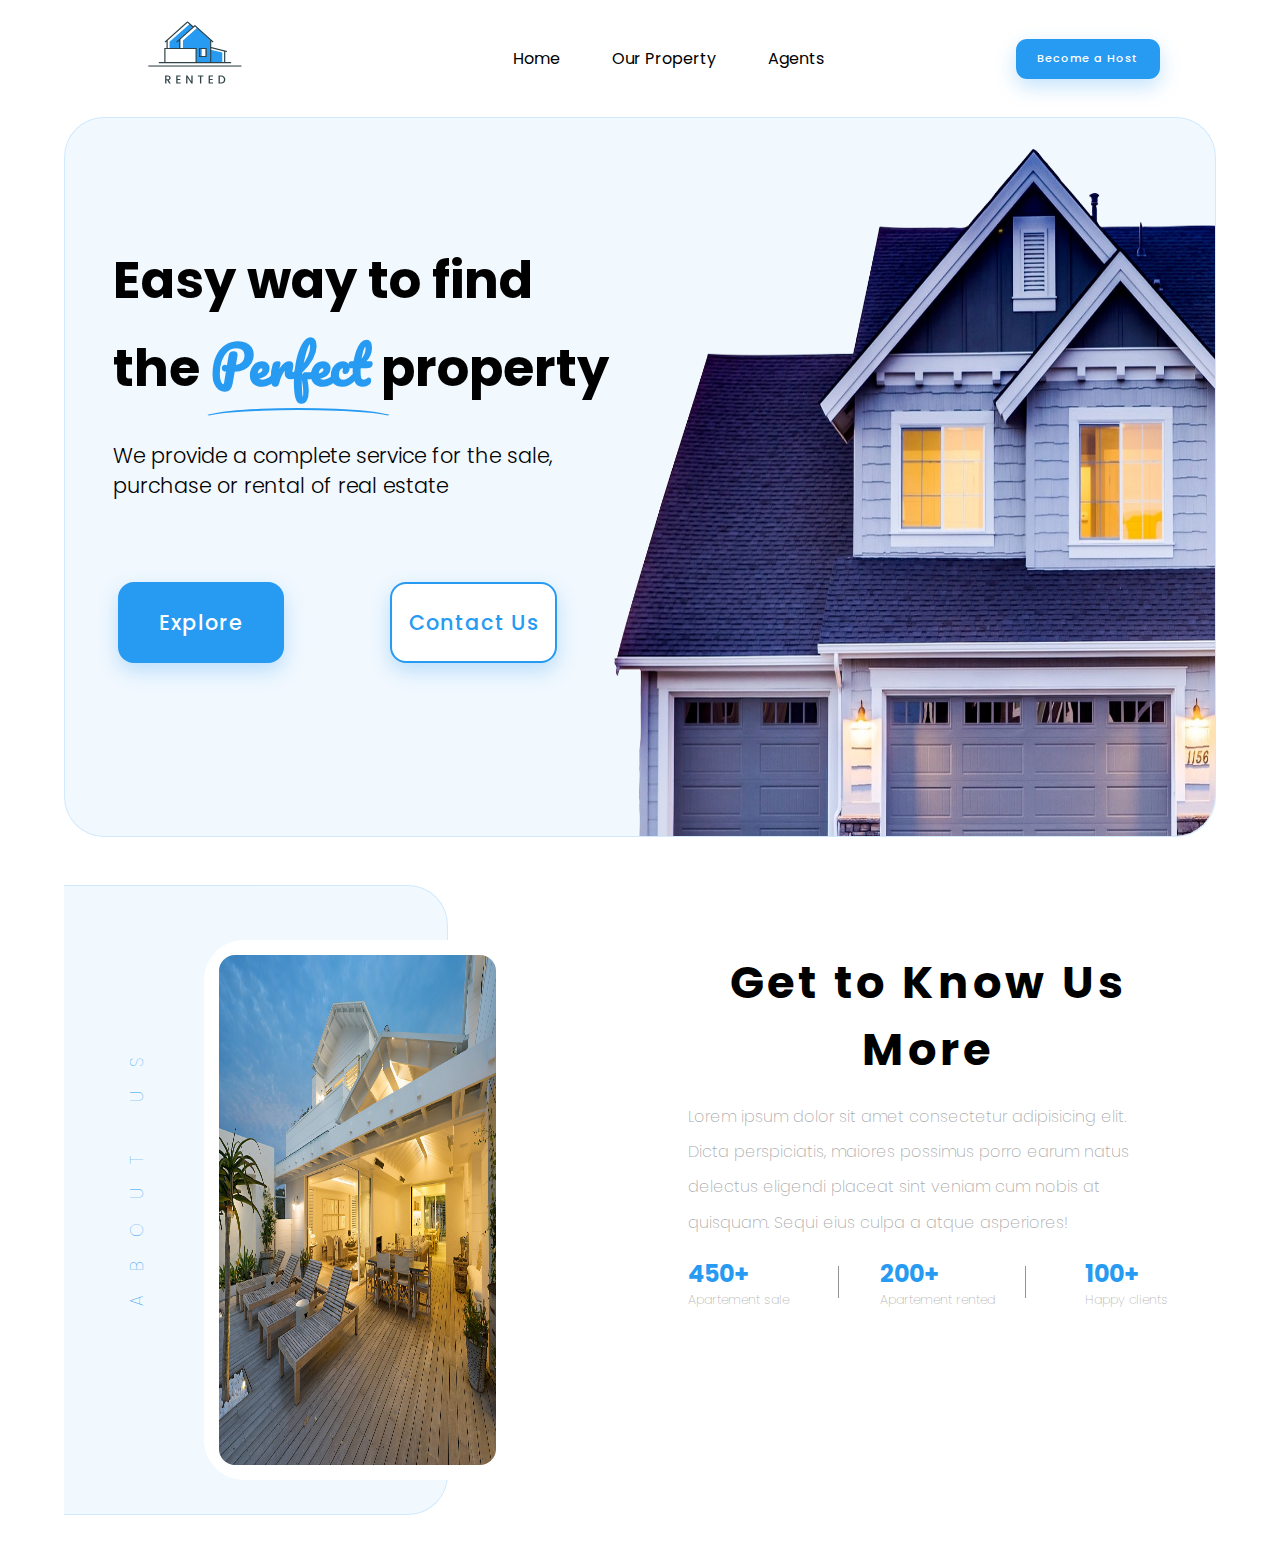
==== index.html @ 4f04c1a1 "changes" ====
<html lang="en">
  <head>
    <meta charset="UTF-8" />
    <meta http-equiv="X-UA-Compatible" content="IE=edge" />
    <meta name="viewport" content="width=device-width, initial-scale=1.0" />
    <title>home page</title>
    <link rel="stylesheet" href="style.css" />
  </head>
  <body>
    <!-- ?navbar start -->
    <div class="nav">
      <div class="nav_logo">
        <img src="assets/Rented-logo-svg.svg" alt="" />
      </div>
      <div class="nav_list">
        <ul>
          <li>Home</li>
          <li>Our Property</li>
          <li>Agents</li>
        </ul>
      </div>
      <div class="nav_auth">Become a Host</div>
    </div>
    <!-- !navbar end -->
    <!-- ?home page start -->
    <div class="home">
      <div class="home_content">
        <h1>
          Easy way to find <br />
          the <span>Perfect</span> property
        </h1>
        <p>
          We provide a complete service for the sale, <br />
          purchase or rental of real estate
        </p>
        <div class="home_btns">
          <div class="home_btn_explore">Explore</div>
          <div class="home_btn_contact">Contact Us</div>
        </div>
      </div>
      <div class="home_img">
        <img src="assets/house.png" alt="" />
      </div>
    </div>
    <!-- !home page end -->

    <!-- ?about us start -->
    <div class="about">
      <div class="about_sec1">
        <p>ABOUT US</p>
        <div class="about_img">
          <img src="assets/house3.jpeg" alt="" />
        </div>
      </div>
      <div class="about_sec2">
        <div class="about_title">Get to Know Us More</div>
        <div class="about_desc">
          Lorem ipsum dolor sit amet consectetur adipisicing elit. Dicta
          perspiciatis, maiores possimus porro earum natus delectus eligendi
          placeat sint veniam cum nobis at quisquam. Sequi eius culpa a atque
          asperiores!
        </div>
        <div class="about_stat">
          <div class="stat">
            <p>450+</p>
            <p>Apartement sale</p>
          </div>
          <div class="stat">
            <p>200+</p>
            <p>Apartement rented</p>
          </div>
          <div class="stat">
            <p>100+</p>
            <p>Happy clients</p>
          </div>
        </div>
      </div>
    </div>
    <!-- !about us end -->

    <!-- ?footer start -->
    <!-- !footer end -->
  </body>
</html>
---- style.css ----
@import url("https://fonts.googleapis.com/css2?family=Pacifico&family=Poppins:wght@300;400;500;600;700;800&display=swap");
:root {
  --main-color: #279af1;
  --accent-color: #2799f111;
  --radius: 2.5rem;
  --radius-btn: 1rem;
  --radius-btn-sm: 0.7rem;
}
*,
body,
html {
  margin: 0;
  padding: 0;
  box-sizing: border-box;
  font-family: "Poppins", sans-serif;
}
/* ?nav start */
.nav {
  height: 13vh;
  width: 89vw;
  margin: auto;
  padding-right: 50px;
  display: flex;
  justify-content: space-between;
  align-items: center;
}
.nav .nav_logo {
  height: 250px;
  /* width: 200px; */
  /* background-color:rgba(0, 187, 255, 0.523) ; */
}
.nav .nav_logo img {
  height: 100%;
  width: 100%;
}
.nav .nav_list ul li {
  cursor: pointer;
  display: inline;
  padding: 0 1.5rem;
  position: relative;
}
.nav .nav_list ul li:before {
  content: "";
  background-color: var(--main-color);
  position: absolute;
  bottom: -10px;
  left: 1.5rem;
  right: 0;
  height: 3px;
  width: 0;
  transition: 1s;
}
.nav .nav_list ul li:hover:before {
  width: 60%;
}
.nav .nav_auth {
  height: 2.5rem;
  width: 9rem;
  background-color: var(--main-color);
  border-radius: var(--radius-btn-sm);
  cursor: pointer;
  display: flex;
  align-items: center;
  justify-content: center;
  font-size: 0.7rem;
  letter-spacing: 1px;
  color: #fff;
  font-weight: 500;
  box-shadow: #2799f144 0px 8px 20px;
}

/* !nav end */

/* ?home start */
.home {
  background-color: var(--accent-color);
  height: 80vh;
  width: 90vw;
  margin: 0 auto;
  border-radius: var(--radius);
  display: flex;
  align-items: center;
  border: 0.1px solid #2799f128;
}
.home .home_img {
  width: 50vw;
}
.home .home_content {
  width: 45vw;
}
.home .home_img img {
  width: 100%;
  height: 100%;
  border-bottom-right-radius: 2.5rem;
}
.home .home_content h1 {
  font-weight: 700;
  padding-bottom: 2rem;
  padding-left: 3rem;
  font-size: 3.2rem;
}
.home .home_content h1 span {
  color: var(--main-color);
  position: relative;
  font-family: "Pacifico", cursive;
}
.home .home_content h1 span:after {
  content: "";
  position: absolute;
  bottom: -20px;
  left: -10px;
  height: 17px;
  width: 120%;
  border: solid 2px var(--main-color);
  border-color: var(--main-color) transparent transparent transparent;
  border-radius: 50%;
}

.home .home_content p {
  font-weight: 300;
  font-size: 1.3rem;
  padding-left: 3rem;
  padding-bottom: 2rem;
  line-height: 30px;
}
.home .home_content .home_btns {
  height: 20vh;
  display: flex;
  align-items: center;
  justify-content: space-around;
}
.home .home_content .home_btns .home_btn_explore,
.home .home_content .home_btns .home_btn_contact {
  height: 9vh;
  width: 13vw;
  background-color: var(--main-color);
  border-radius: var(--radius-btn);
  cursor: pointer;
  display: flex;
  align-items: center;
  justify-content: center;
  font-size: 1.3rem;
  letter-spacing: 1px;
  color: #fff;
  font-weight: 500;
  box-shadow: #2799f144 0px 8px 20px;
}
.home .home_content .home_btns .home_btn_contact {
  background-color: #fff;
  border: 2px solid var(--main-color);
  color: var(--main-color);
}
/* !home end */

/* ?about start */
.about {
  display: flex;
  height: 70vh;
  width: 90vw;
  margin: 3rem auto;
  justify-content: space-between;
  /* gap: 3rem; */
}
.about .about_sec1 {
  width: 30vw;
  background-color: var(--accent-color);
  position: relative;
  border-top-right-radius: var(--radius);
  border-bottom-right-radius: var(--radius);
  border: 0.1px solid #2799f128;

  border-left: none;
}
.about .about_sec1 .about_img {
  height: 60vh;
  width: 24vw;
  position: absolute;
  right: -5vw;
  top: 6vh;
  border: 15px solid #fff;
  border-radius: var(--radius);
}
.about .about_sec1 .about_img img {
  height: 100%;
  width: 100%;
  border-radius: var(--radius-btn);
}
.about .about_sec1 p {
  font-size: 1.1rem;
  letter-spacing: 1.5rem;
  font-weight: 100;
  transform: rotate(-90deg);
  position: absolute;
  top: 30vh;
  left: -4rem;
  color: var(--main-color);
}
.about .about_sec2 {
  width: 45vw;
  padding: 4rem 2rem;
}
.about .about_sec2 .about_title {
  font-size: 2.8rem;
  font-weight: 700;
  text-align: center;
  margin-bottom: 1rem;
  letter-spacing: 4px;
}
.about .about_sec2 .about_desc {
  font-size: 1rem;
  font-weight: 200;
  line-height: 2.2rem;
  padding: 0 1rem;
  color: rgba(128, 128, 128, 0.68);
}
.about .about_sec2 .about_stat {
  display: flex;
  justify-content: space-between;
  padding: 1rem;
}
.about .about_sec2 .about_stat .stat p:first-child {
  color: var(--main-color);
  font-size: 1.5rem;
  font-weight: 700;
}
.about .about_sec2 .about_stat .stat p:last-child {
  color: rgba(128, 128, 128, 0.584);
  font-size: 0.8rem;
  font-weight: 200;
}
.about .about_sec2 .about_stat .stat {
  position: relative;
}
.about .about_sec2 .about_stat .stat:first-child:after,
.about .about_sec2 .about_stat .stat:last-child:after {
  content: "";
  height: 60%;
  width: 1px;
  position: absolute;
  right: -50px;
  top: 10px;
  background-color: rgba(0, 0, 0, 0.425);
}
.about .about_sec2 .about_stat .stat:last-child:after {
  left: -60px;
}

/* !about end */

/* ?footer start */

/* !footer end */
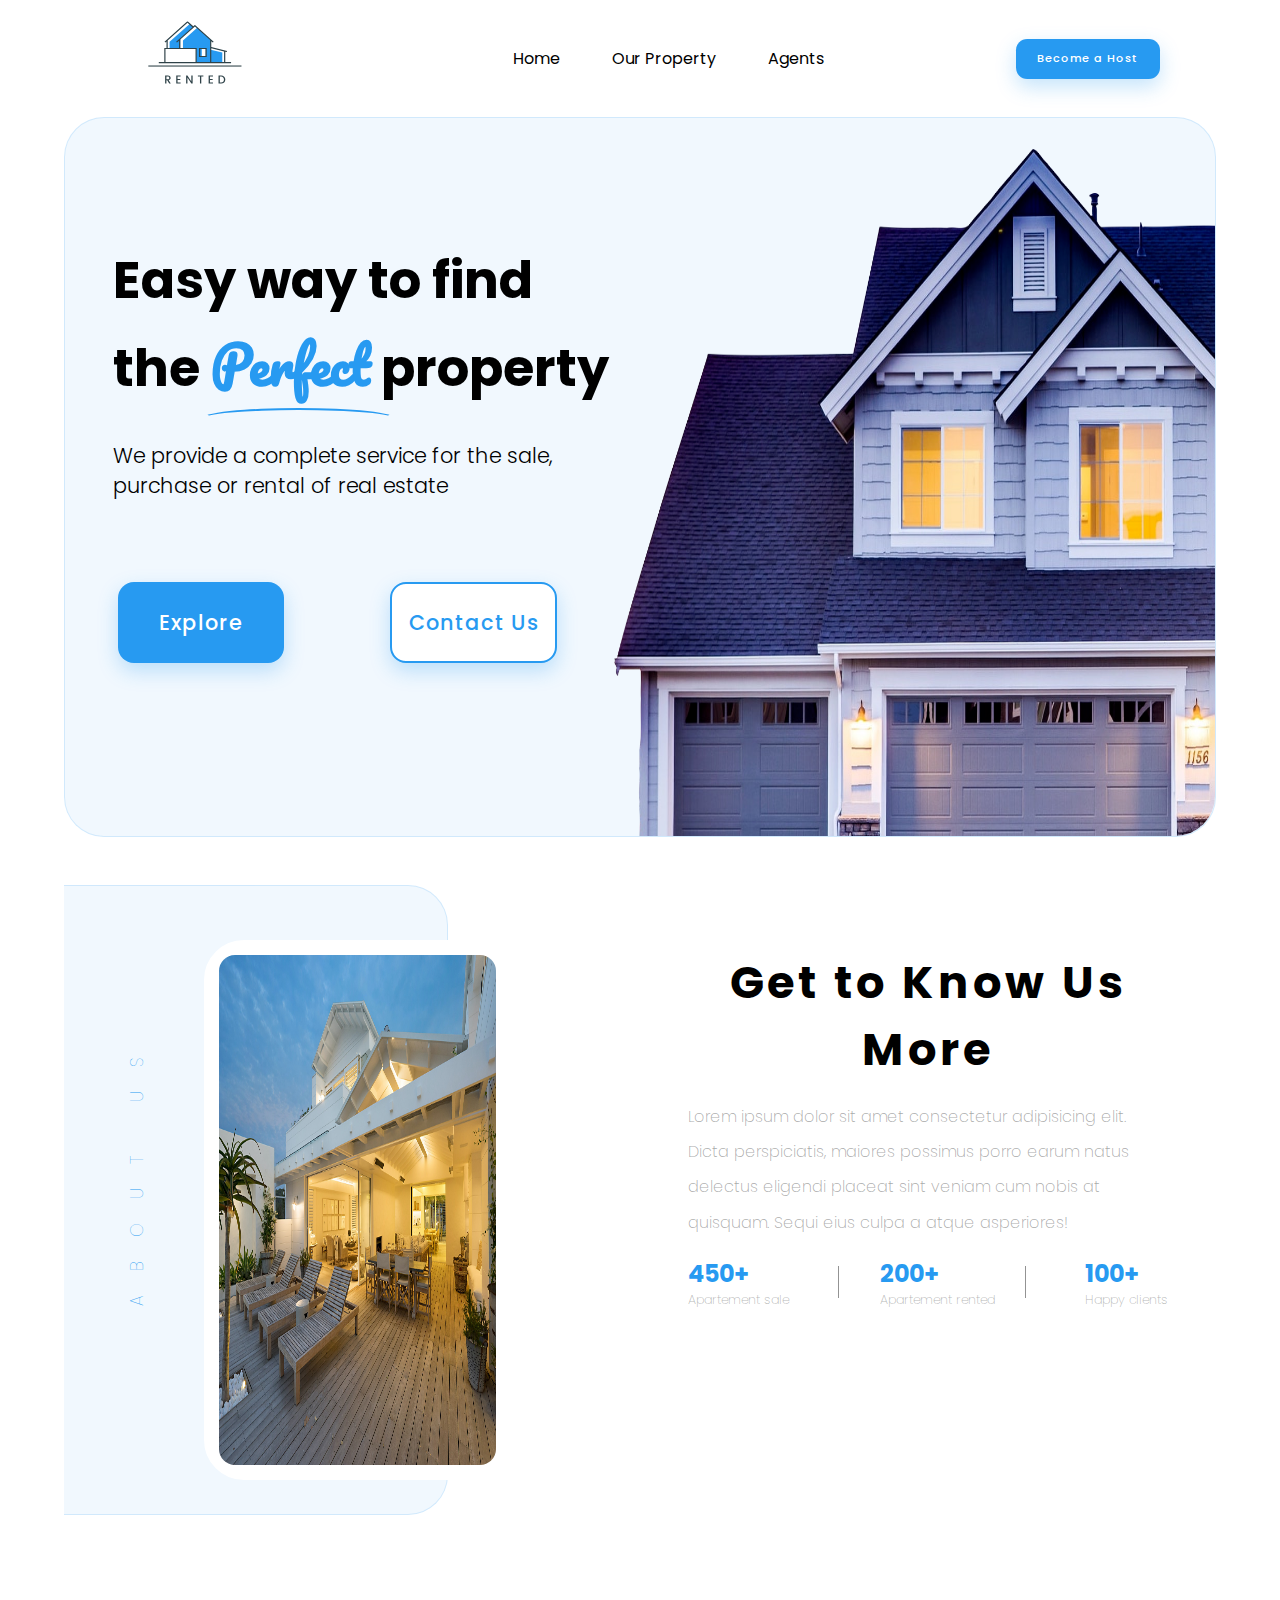
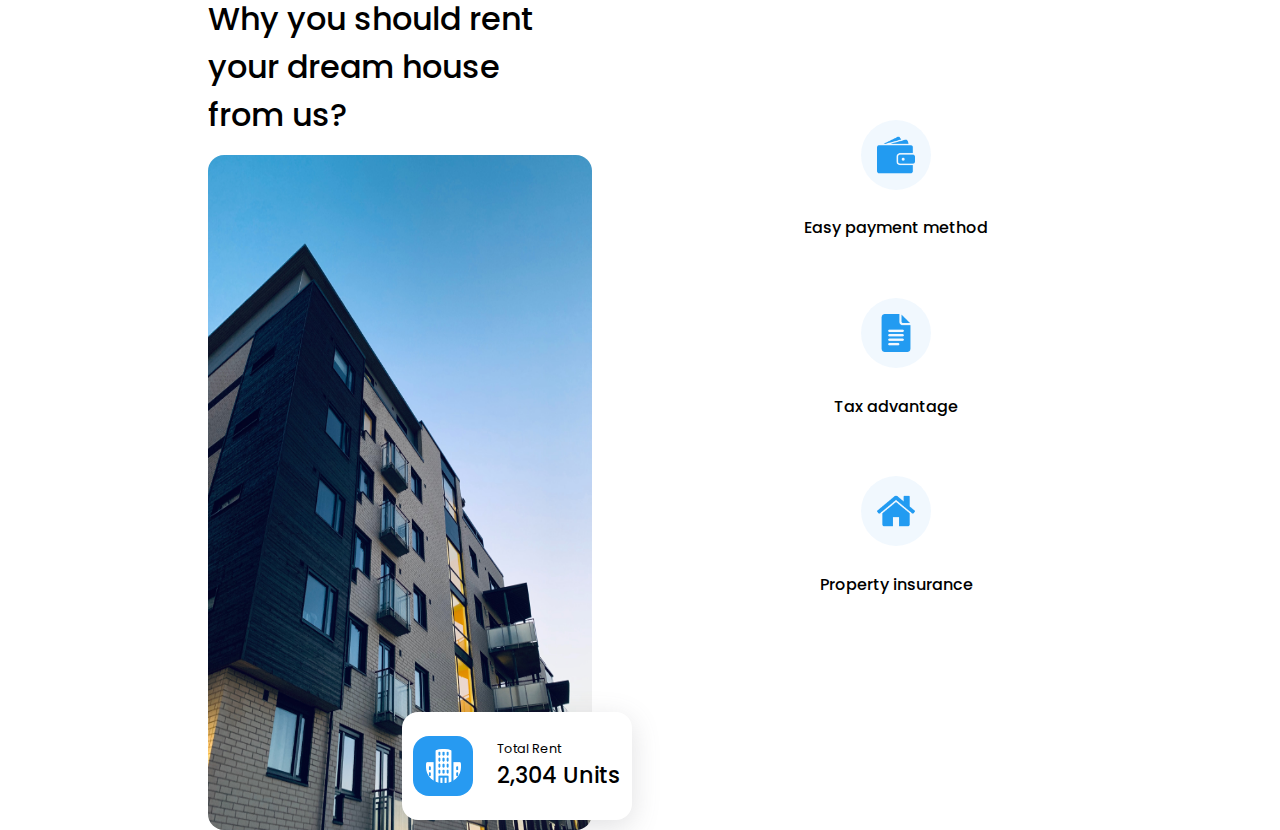
==== commit 82d16a8b: "changes" ====
--- a/index.html
+++ b/index.html
@@ -77,7 +77,45 @@
       </div>
     </div>
     <!-- !about us end -->
-
+    <!-- ?choose us start -->
+    <div class="choose">
+      <div class="choose_left">
+        <p>Why you should rent your dream house from us?</p>
+        <div class="choose_img">
+          <div class="units_container">
+            <div class="units_img">
+              <img src="assets/condo.png" alt="" />
+            </div>
+            <div class="units_text">
+              <div class="units_desc">Total Rent</div>
+              <div class="units_title">2,304 Units</div>
+            </div>
+          </div>
+          <img src="assets/apartement.jpeg" alt="" />
+        </div>
+      </div>
+      <div class="choose_right">
+        <div class="container">
+          <div class="container_img">
+            <img src="assets/wallet.png" alt="" />
+          </div>
+          <div class="container_title">Easy payment method</div>
+        </div>
+        <div class="container">
+          <div class="container_img">
+            <img src="assets/docs.png" alt="" />
+          </div>
+          <div class="container_title">Tax advantage</div>
+        </div>
+        <div class="container">
+          <div class="container_img">
+            <img src="assets/home.png" alt="" />
+          </div>
+          <div class="container_title">Property insurance</div>
+        </div>
+      </div>
+    </div>
+    <!-- !choose us end -->
     <!-- ?footer start -->
     <!-- !footer end -->
   </body>
--- a/style.css
+++ b/style.css
@@ -5,6 +5,7 @@
   --radius: 2.5rem;
   --radius-btn: 1rem;
   --radius-btn-sm: 0.7rem;
+  --shadow : #2799f144 0px 8px 20px ;
 }
 *,
 body,
@@ -26,8 +27,6 @@
 }
 .nav .nav_logo {
   height: 250px;
-  /* width: 200px; */
-  /* background-color:rgba(0, 187, 255, 0.523) ; */
 }
 .nav .nav_logo img {
   height: 100%;
@@ -36,7 +35,7 @@
 .nav .nav_list ul li {
   cursor: pointer;
   display: inline;
-  padding: 0 1.5rem;
+  margin: 0 1.5rem;
   position: relative;
 }
 .nav .nav_list ul li:before {
@@ -44,14 +43,14 @@
   background-color: var(--main-color);
   position: absolute;
   bottom: -10px;
-  left: 1.5rem;
+  left: 0;
   right: 0;
   height: 3px;
   width: 0;
   transition: 1s;
 }
 .nav .nav_list ul li:hover:before {
-  width: 60%;
+  width: 100%;
 }
 .nav .nav_auth {
   height: 2.5rem;
@@ -66,7 +65,7 @@
   letter-spacing: 1px;
   color: #fff;
   font-weight: 500;
-  box-shadow: #2799f144 0px 8px 20px;
+  box-shadow: var(--shadow);
 }
 
 /* !nav end */
@@ -159,7 +158,6 @@
   width: 90vw;
   margin: 3rem auto;
   justify-content: space-between;
-  /* gap: 3rem; */
 }
 .about .about_sec1 {
   width: 30vw;
@@ -244,9 +242,118 @@
 .about .about_sec2 .about_stat .stat:last-child:after {
   left: -60px;
 }
-
 /* !about end */
 
+/* ?choose us start  */
+.choose {
+  display: flex;
+  height: 90vh;
+  width: 80vw;
+  margin: 3rem auto;
+  justify-content: space-between;
+  
+}
+.choose_left {
+  width: 45vw;
+  padding: 1rem 2rem;
+  
+}
+.choose .choose_left p {
+  font-size: 2rem;
+  font-weight: 500;
+  margin: 1rem 3rem;
+
+}
+.choose_left .choose_img {
+  height: 75vh;
+  width: 30vw;
+  margin-left: 3rem;
+  position: relative;
+}
+.choose_left .choose_img img {
+  height: 100%;
+  width: 100%;
+  border-radius: var(--radius-btn);
+}
+.choose_img .units_container {
+  position: absolute;
+  background-color: #fff ;
+  height: 12vh;
+  width: 18vw;
+  z-index: 222;
+  bottom: 10px;
+  right: -40px;
+  display: flex;
+  align-items: center;
+  justify-content: center;
+  border-radius: 1rem;
+  box-shadow: rgba(100, 100, 111, 0.2) 0px 7px 29px 0px;
+
+
+}
+.units_container .units_text .units_desc{
+  font-size: .8rem;
+
+  
+}
+.units_container .units_text .units_title {
+  font-size: 1.4em;
+  font-weight: 500;
+
+  
+}
+.choose_img .units_container .units_img {
+  height: 60px;
+  width: 60px;
+  padding: .8rem;
+  background-color: var(--main-color);
+  display: flex;
+  justify-content: center;
+  align-items: center;
+  border-radius: 1rem ;
+  margin-right: 1.5rem;
+
+}
+
+.choose_right {
+  width: 45vw;
+  padding: 9rem 2rem;
+  display: flex;
+  flex-direction: column;
+  justify-content: space-between;
+
+
+}
+.choose_right .container {
+  margin-bottom: 2rem;
+  display: flex;
+  flex-direction: column;
+  align-items: center;
+}
+.choose_right .container .container_img{
+  height: 70px;
+  width: 70px;
+  margin: .8rem;
+  padding: 1rem;
+  background-color: var(--accent-color);
+  display: flex;
+  justify-content: center;
+  align-items: center;
+  border-radius: 50%;
+}
+.choose_right .container .container_img img {
+  height: 100%;
+  width: 100%;
+}
+.choose_right .container .container_title {
+  font-size: 1rem;
+  font-weight: 500;
+  margin: .8rem ;
+
+}
+
+/* !choose us end  */
+
 /* ?footer start */
 
 /* !footer end */
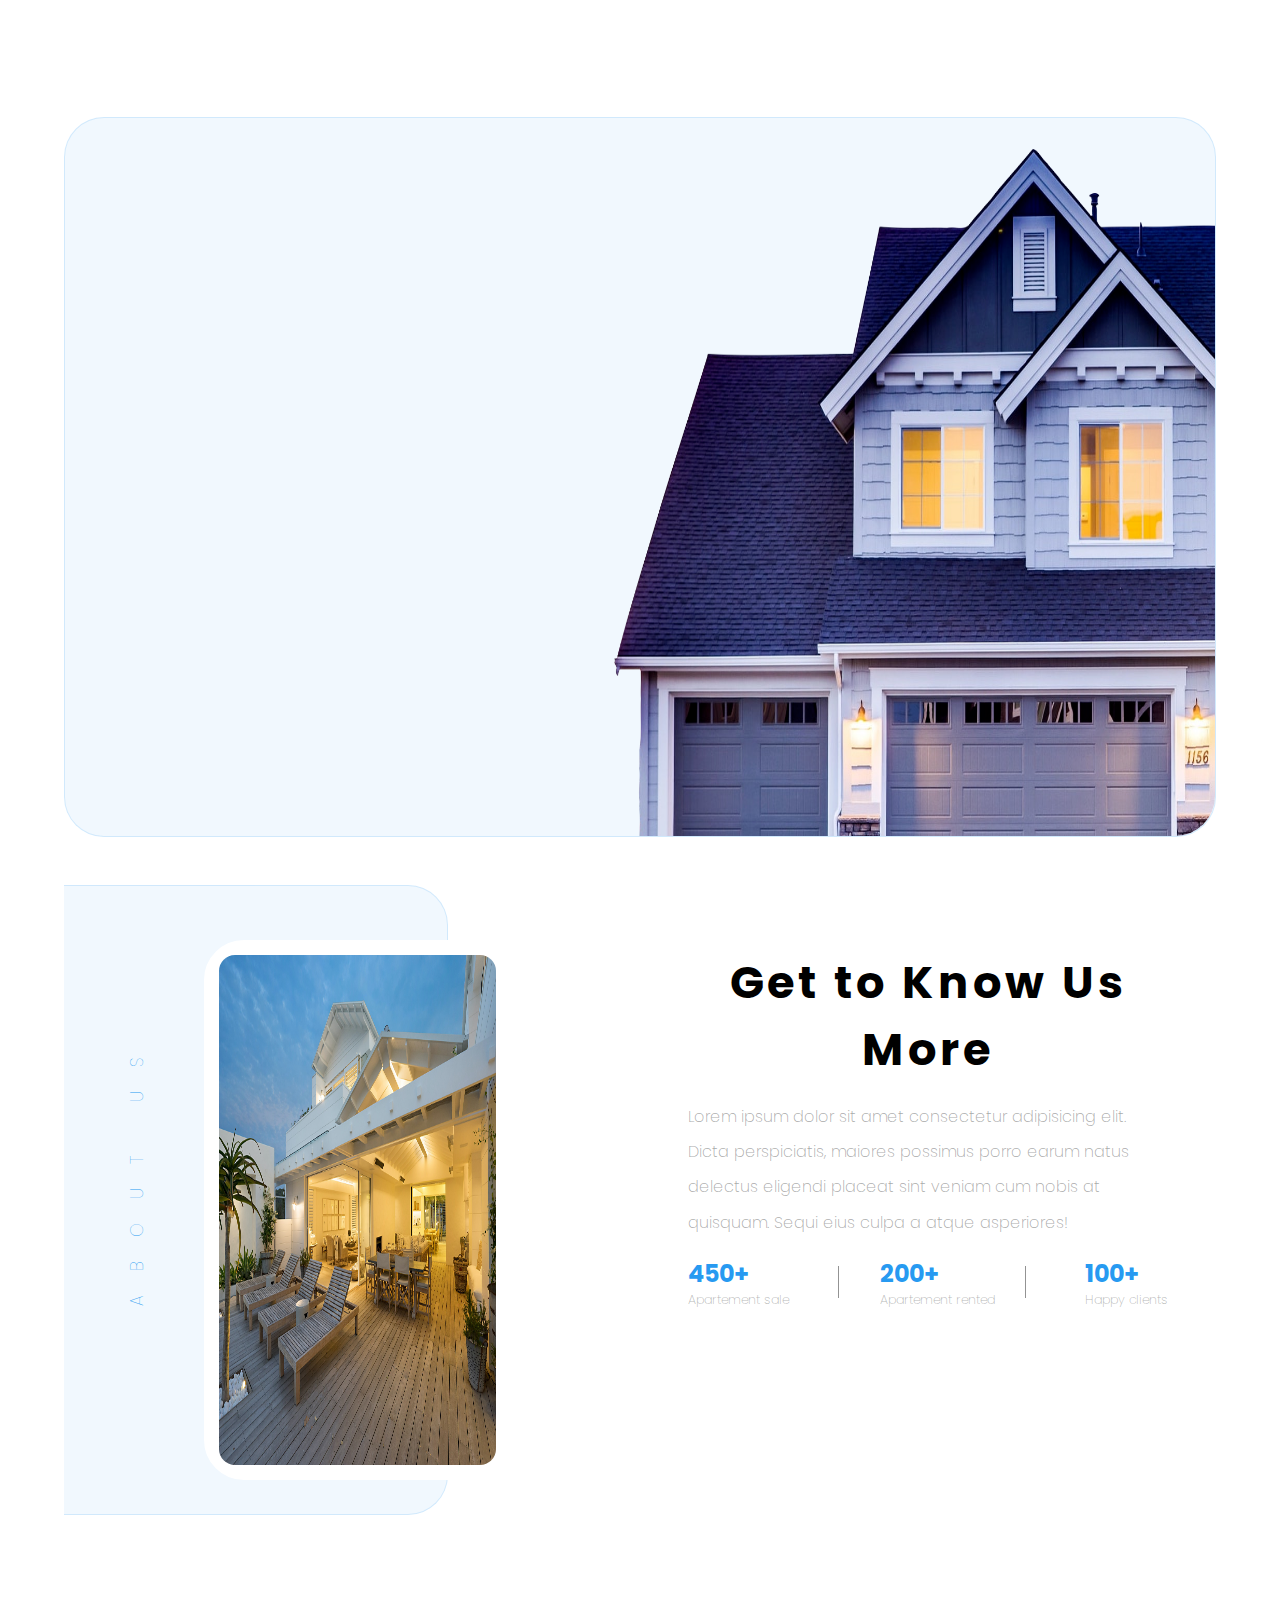
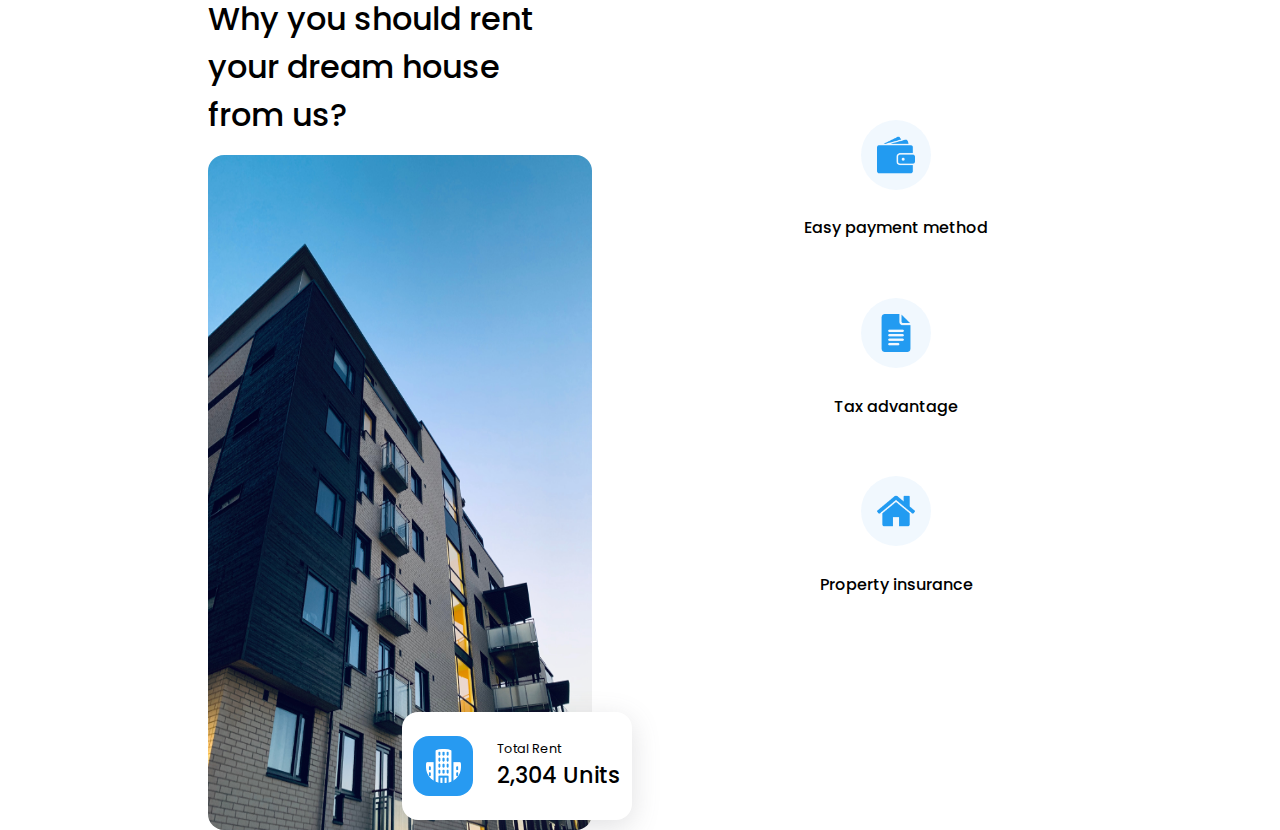
==== commit e92ca5d6: "changes" ====
--- a/index.html
+++ b/index.html
@@ -25,6 +25,7 @@
     <!-- ?home page start -->
     <div class="home">
       <div class="home_content">
+        <span class="block"></span>
         <h1>
           Easy way to find <br />
           the <span>Perfect</span> property
--- a/style.css
+++ b/style.css
@@ -5,7 +5,7 @@
   --radius: 2.5rem;
   --radius-btn: 1rem;
   --radius-btn-sm: 0.7rem;
-  --shadow : #2799f144 0px 8px 20px ;
+  --shadow: #2799f144 0px 8px 20px;
 }
 *,
 body,
@@ -27,6 +27,11 @@
 }
 .nav .nav_logo {
   height: 250px;
+  -webkit-animation: mainFadeIn 2s forwards;
+  -o-animation: mainFadeIn 2s forwards;
+  animation: mainFadeIn 2s forwards;
+  animation-delay: 1.4s;
+  opacity: 0;
 }
 .nav .nav_logo img {
   height: 100%;
@@ -37,6 +42,11 @@
   display: inline;
   margin: 0 1.5rem;
   position: relative;
+  -webkit-animation: mainFadeIn 2s forwards;
+  -o-animation: mainFadeIn 2s forwards;
+  animation: mainFadeIn 2s forwards;
+  animation-delay: 1.6s;
+  opacity: 0;
 }
 .nav .nav_list ul li:before {
   content: "";
@@ -66,8 +76,17 @@
   color: #fff;
   font-weight: 500;
   box-shadow: var(--shadow);
-}
-
+  -webkit-animation: mainFadeIn 2s forwards;
+  -o-animation: mainFadeIn 2s forwards;
+  animation: mainFadeIn 2s forwards;
+  animation-delay: 1.8s;
+  opacity: 0;
+  transition: .5s;
+}
+.nav  .nav_auth:hover {
+  letter-spacing: 1.5px;
+  transform: scale(1.1);
+}
 /* !nav end */
 
 /* ?home start */
@@ -86,6 +105,7 @@
 }
 .home .home_content {
   width: 45vw;
+  position: relative;
 }
 .home .home_img img {
   width: 100%;
@@ -97,6 +117,45 @@
   padding-bottom: 2rem;
   padding-left: 3rem;
   font-size: 3.2rem;
+
+  -webkit-animation: mainFadeIn 2s forwards;
+  -o-animation: mainFadeIn 2s forwards;
+  animation: mainFadeIn 2s forwards;
+  animation-delay: 1.4s;
+  opacity: 0;
+}
+@keyframes mainFadeIn {
+  0% {
+    opacity: 0;
+  }
+  100% {
+    opacity: 1;
+  }
+}
+.home .home_content .block {
+  width: 0%;
+  height: 300px;
+  background: var(--main-color);
+  position: absolute;
+  animation: mainBlock 1.8s cubic-bezier(0.74, 0.06, 0.4, 0.92) forwards;
+  display: flex;
+  border-radius: 0.5rem;
+  box-shadow: var(--shadow);
+}
+
+@keyframes mainBlock {
+  0% {
+    width: 0%;
+    left: 1rem;
+  }
+  50% {
+    width: 100%;
+    left: 1rem;
+  }
+  100% {
+    width: 0;
+    left: 100%;
+  }
 }
 .home .home_content h1 span {
   color: var(--main-color);
@@ -121,6 +180,11 @@
   padding-left: 3rem;
   padding-bottom: 2rem;
   line-height: 30px;
+  -webkit-animation: mainFadeIn 2s forwards;
+  -o-animation: mainFadeIn 2s forwards;
+  animation: mainFadeIn 2s forwards;
+  animation-delay: 1.6s;
+  opacity: 0;
 }
 .home .home_content .home_btns {
   height: 20vh;
@@ -142,7 +206,20 @@
   letter-spacing: 1px;
   color: #fff;
   font-weight: 500;
-  box-shadow: #2799f144 0px 8px 20px;
+  box-shadow: #414e5844 0px 8px 20px;
+  transition: .2s;
+
+  -webkit-animation: mainFadeIn 2s forwards;
+  -o-animation: mainFadeIn 2s forwards;
+  animation: mainFadeIn 2s forwards;
+  animation-delay: 1.8s;
+  opacity: 0;
+}
+.home .home_content .home_btns .home_btn_explore:hover,
+.home .home_content .home_btns .home_btn_contact:hover {
+  letter-spacing: 2px;
+  transform: scale(1.1);
+
 }
 .home .home_content .home_btns .home_btn_contact {
   background-color: #fff;
@@ -251,18 +328,15 @@
   width: 80vw;
   margin: 3rem auto;
   justify-content: space-between;
-  
 }
 .choose_left {
   width: 45vw;
   padding: 1rem 2rem;
-  
 }
 .choose .choose_left p {
   font-size: 2rem;
   font-weight: 500;
   margin: 1rem 3rem;
-
 }
 .choose_left .choose_img {
   height: 75vh;
@@ -277,7 +351,7 @@
 }
 .choose_img .units_container {
   position: absolute;
-  background-color: #fff ;
+  background-color: #fff;
   height: 12vh;
   width: 18vw;
   z-index: 222;
@@ -288,31 +362,24 @@
   justify-content: center;
   border-radius: 1rem;
   box-shadow: rgba(100, 100, 111, 0.2) 0px 7px 29px 0px;
-
-
-}
-.units_container .units_text .units_desc{
-  font-size: .8rem;
-
-  
+}
+.units_container .units_text .units_desc {
+  font-size: 0.8rem;
 }
 .units_container .units_text .units_title {
   font-size: 1.4em;
   font-weight: 500;
-
-  
 }
 .choose_img .units_container .units_img {
   height: 60px;
   width: 60px;
-  padding: .8rem;
+  padding: 0.8rem;
   background-color: var(--main-color);
   display: flex;
   justify-content: center;
   align-items: center;
-  border-radius: 1rem ;
+  border-radius: 1rem;
   margin-right: 1.5rem;
-
 }
 
 .choose_right {
@@ -321,8 +388,6 @@
   display: flex;
   flex-direction: column;
   justify-content: space-between;
-
-
 }
 .choose_right .container {
   margin-bottom: 2rem;
@@ -330,10 +395,10 @@
   flex-direction: column;
   align-items: center;
 }
-.choose_right .container .container_img{
+.choose_right .container .container_img {
   height: 70px;
   width: 70px;
-  margin: .8rem;
+  margin: 0.8rem;
   padding: 1rem;
   background-color: var(--accent-color);
   display: flex;
@@ -348,8 +413,7 @@
 .choose_right .container .container_title {
   font-size: 1rem;
   font-weight: 500;
-  margin: .8rem ;
-
+  margin: 0.8rem;
 }
 
 /* !choose us end  */
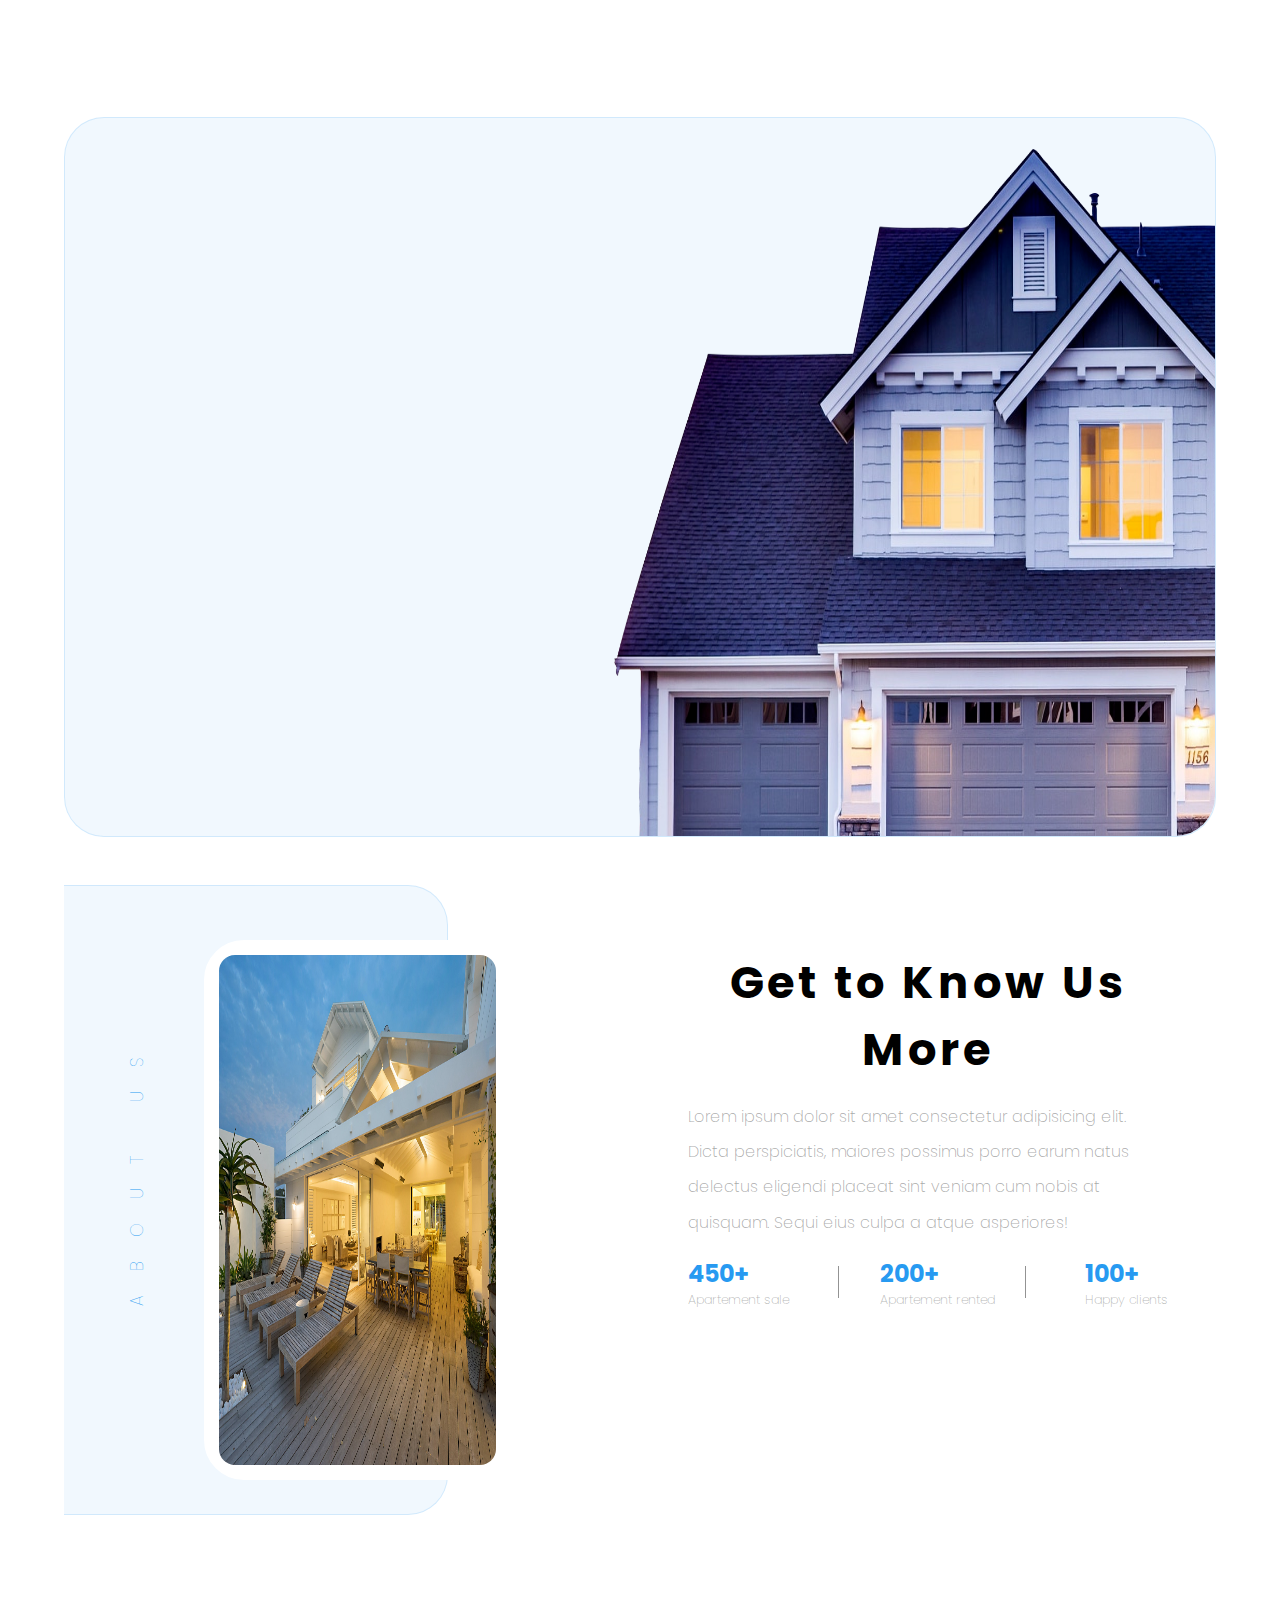
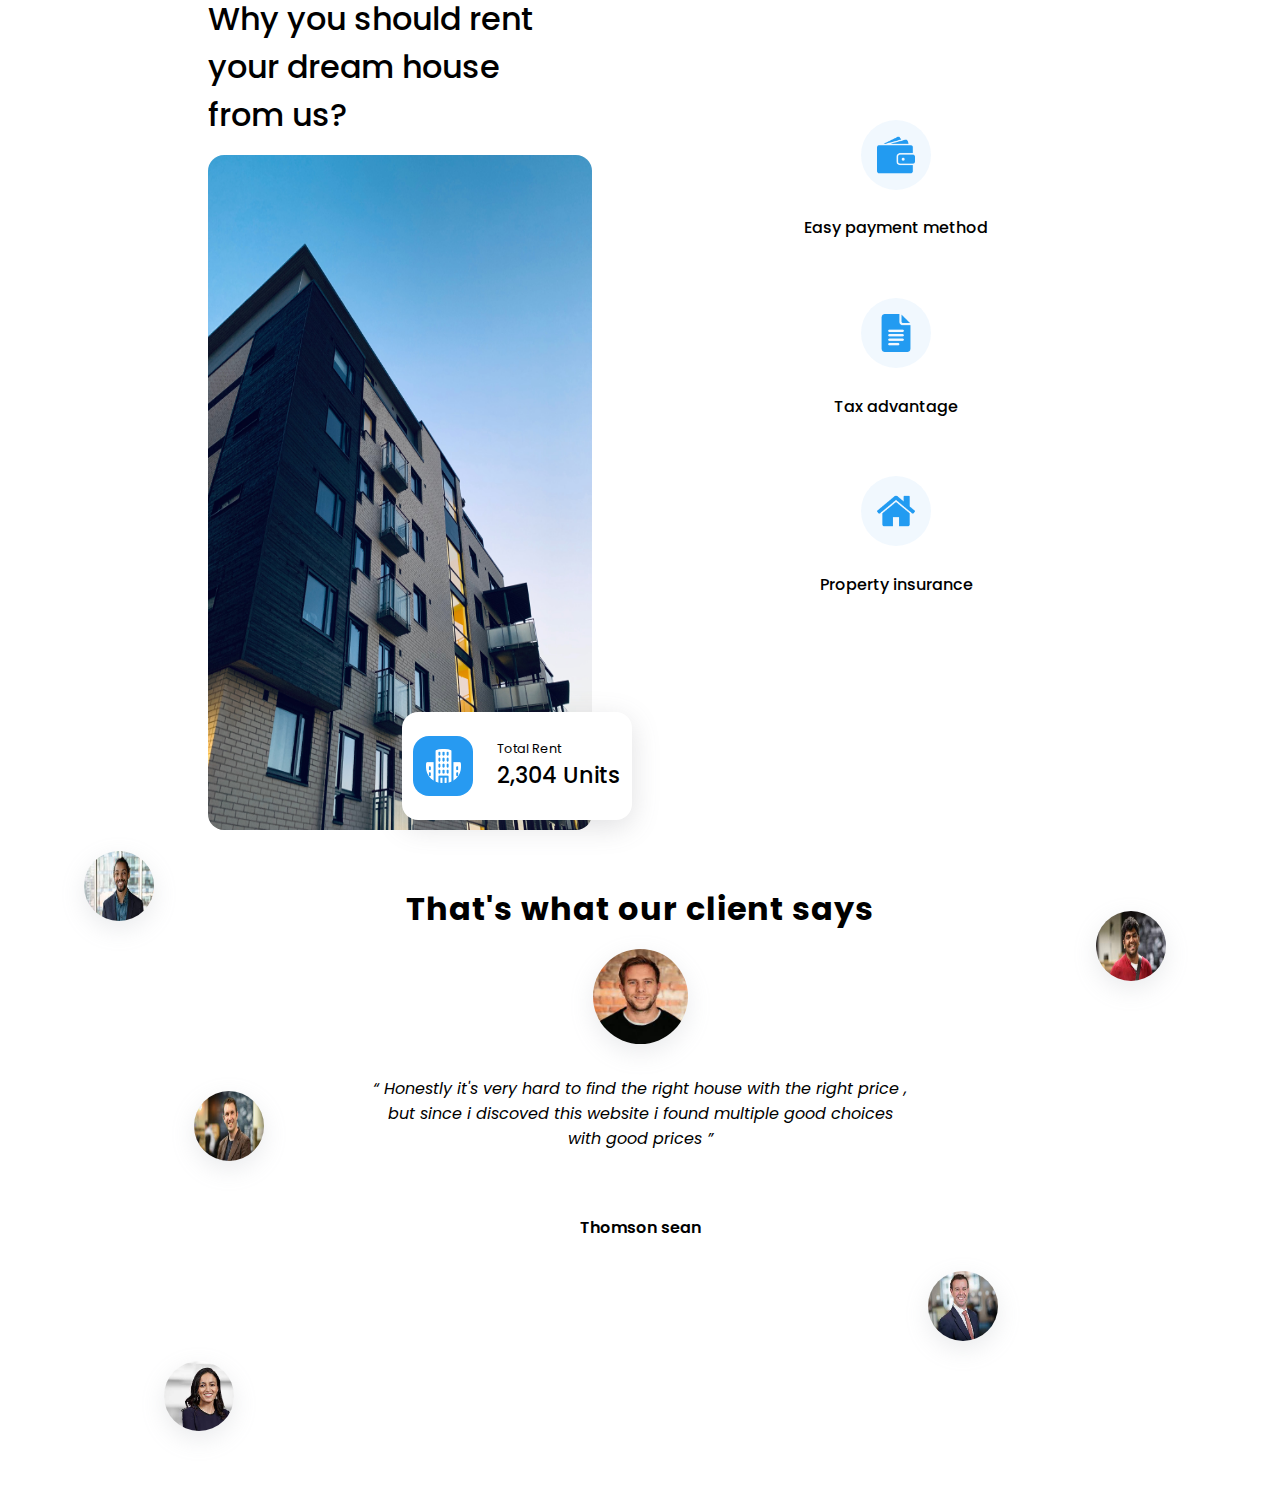
==== commit ef872f1a: "changes" ====
--- a/index.html
+++ b/index.html
@@ -7,6 +7,7 @@
     <link rel="stylesheet" href="style.css" />
   </head>
   <body>
+    
     <!-- ?navbar start -->
     <div class="nav">
       <div class="nav_logo">
@@ -117,6 +118,35 @@
       </div>
     </div>
     <!-- !choose us end -->
+    <!-- ?testm start  -->
+    <div class="testm">
+      <div class="left">
+        <img  class="profile" src="assets/person2.jpeg" alt="" />
+        <img  class="profile" src="assets/person3.jpeg" alt="" />
+        <img  class="profile" src="assets/person4.jpeg" alt="" />
+        
+      </div>
+      <div class="middle">
+        <h2 class="title">That's what our client says</h2>
+        <img src="assets/person1.jpeg" alt="" />
+        <p class="desc">
+          <q>
+          Honestly it's very hard to find the right house with the right price ,
+          but since i discoved this website i found multiple good choices with
+          good prices
+        </q>
+        </p>
+        <p class="name">Thomson sean</p>
+      </div>
+      <div class="right">
+        <img  class="profile" src="assets/person5.jpeg" alt="" />
+        <img  class="profile" src="assets/person6.jpeg" alt="" />
+
+        
+      
+      </div>
+    </div>
+    <!-- !testm end -->
     <!-- ?footer start -->
     <!-- !footer end -->
   </body>
--- a/style.css
+++ b/style.css
@@ -7,6 +7,7 @@
   --radius-btn-sm: 0.7rem;
   --shadow: #2799f144 0px 8px 20px;
 }
+
 *,
 body,
 html {
@@ -15,6 +16,7 @@
   box-sizing: border-box;
   font-family: "Poppins", sans-serif;
 }
+
 /* ?nav start */
 .nav {
   height: 13vh;
@@ -81,9 +83,9 @@
   animation: mainFadeIn 2s forwards;
   animation-delay: 1.8s;
   opacity: 0;
-  transition: .5s;
-}
-.nav  .nav_auth:hover {
+  transition: 0.5s;
+}
+.nav .nav_auth:hover {
   letter-spacing: 1.5px;
   transform: scale(1.1);
 }
@@ -207,7 +209,7 @@
   color: #fff;
   font-weight: 500;
   box-shadow: #414e5844 0px 8px 20px;
-  transition: .2s;
+  transition: 0.2s;
 
   -webkit-animation: mainFadeIn 2s forwards;
   -o-animation: mainFadeIn 2s forwards;
@@ -219,7 +221,6 @@
 .home .home_content .home_btns .home_btn_contact:hover {
   letter-spacing: 2px;
   transform: scale(1.1);
-
 }
 .home .home_content .home_btns .home_btn_contact {
   background-color: #fff;
@@ -417,6 +418,75 @@
 }
 
 /* !choose us end  */
+/* ?testm start */
+.testm {
+  height: 70vh;
+  width: 90vw;
+  margin: 3rem auto;
+  display: flex;
+}
+.testm .left {
+  width: 20vw;
+  position: relative;
+}
+.testm .left img:nth-child(1) {
+  left: 20px;
+  top: 30px;
+}
+.testm .left img:nth-child(2) {
+  top: 30vh;
+  left: 130px;
+}
+.testm .left img:nth-child(3) {
+  top: 60vh;
+  left: 100px;
+}
+
+.middle {
+  width: 60vw;
+  padding: 3rem;
+  text-align: center;
+}
+.middle .title {
+  margin: 1rem;
+  font-size: 2rem;
+  letter-spacing: 1px;
+}
+.middle img {
+  height: 95px;
+  width: 95px;
+  border-radius: 50%;
+  box-shadow: rgba(149, 157, 165, 0.2) 0px 8px 24px;
+}
+.middle .desc {
+  padding: 2rem;
+  font-style: italic;
+}
+.middle .name {
+  padding: 2rem;
+  font-weight: 600;
+}
+.right {
+  position: relative;
+  width: 20vw;
+}
+.testm .right img:nth-child(1) {
+  right: 50px;
+  top: 10vh;
+}
+.testm .right img:nth-child(2) {
+  left: -60px;
+  top: 50vh;
+}
+.testm .profile {
+  height: 70px;
+  width: 70px;
+  border-radius: 50%;
+  position: absolute;
+  box-shadow: rgba(149, 157, 165, 0.2) 0px 8px 24px;
+}
+
+/* !testm end */
 
 /* ?footer start */
 
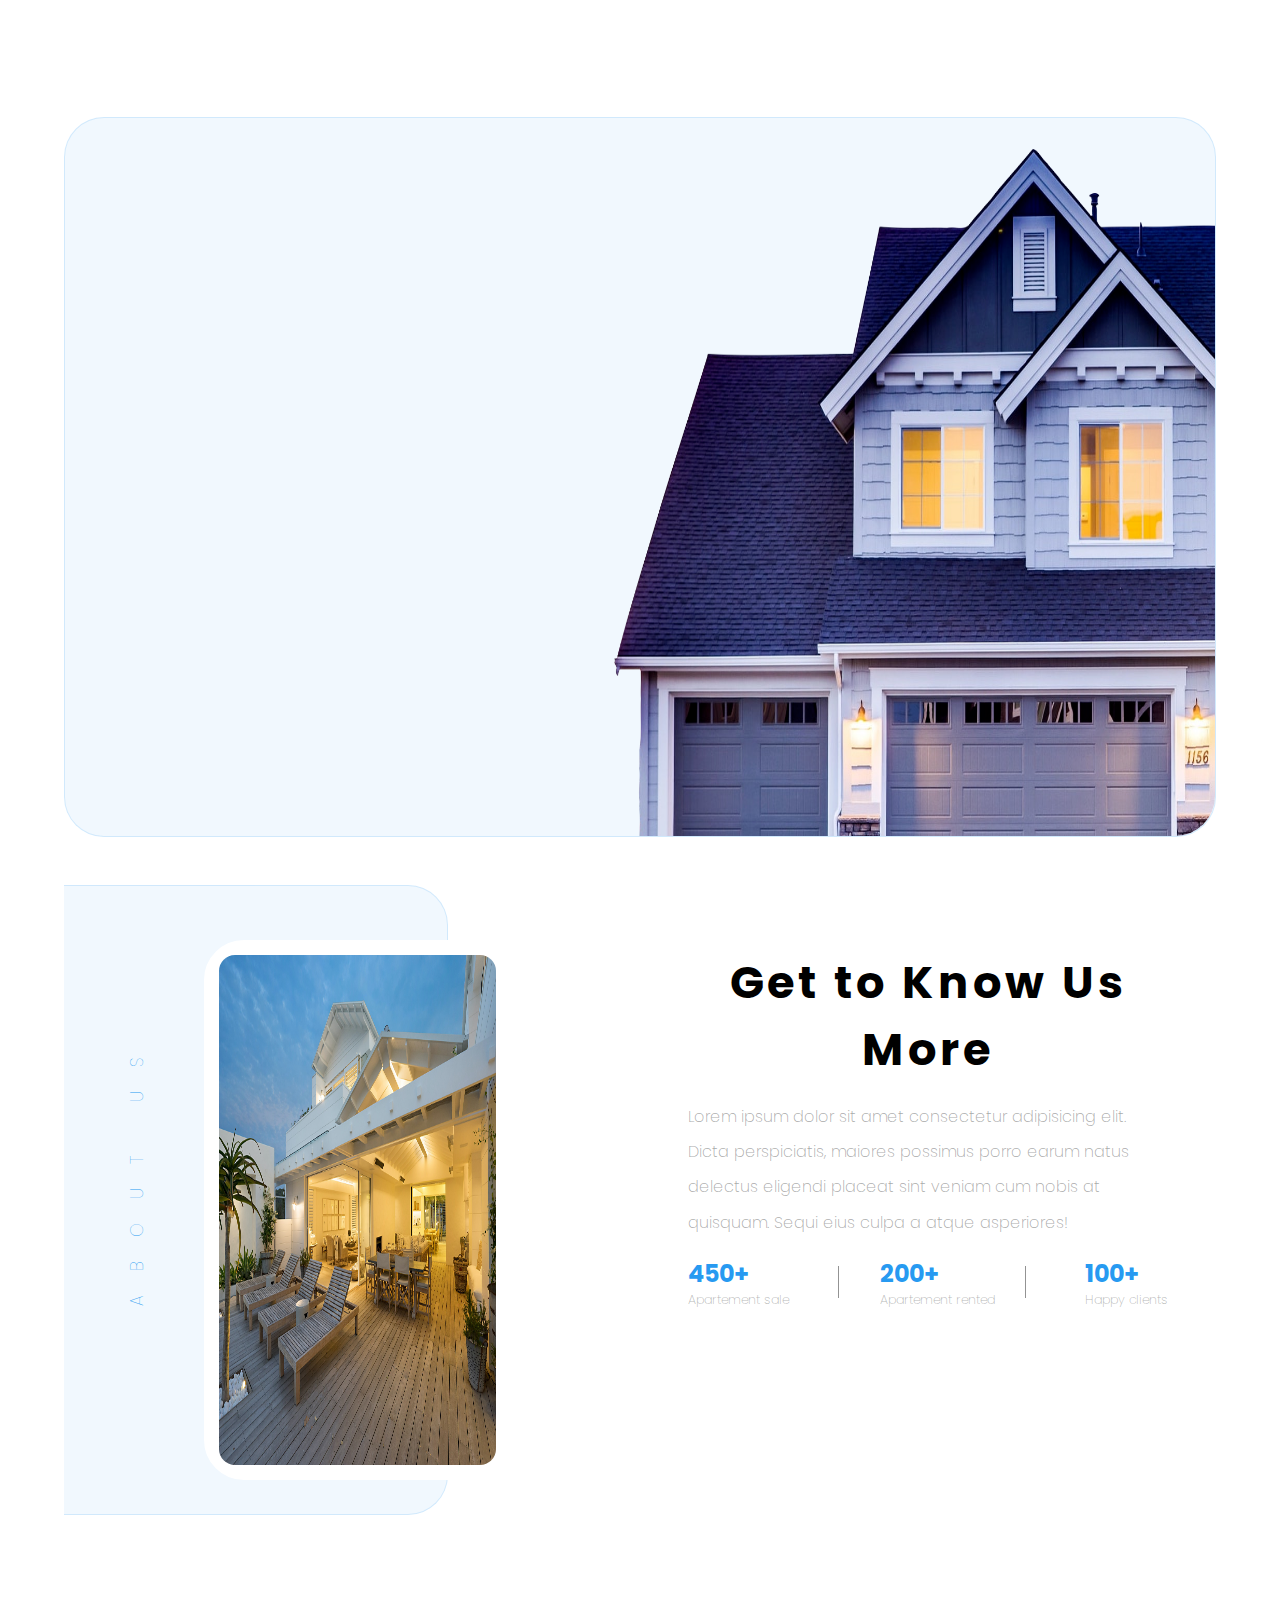
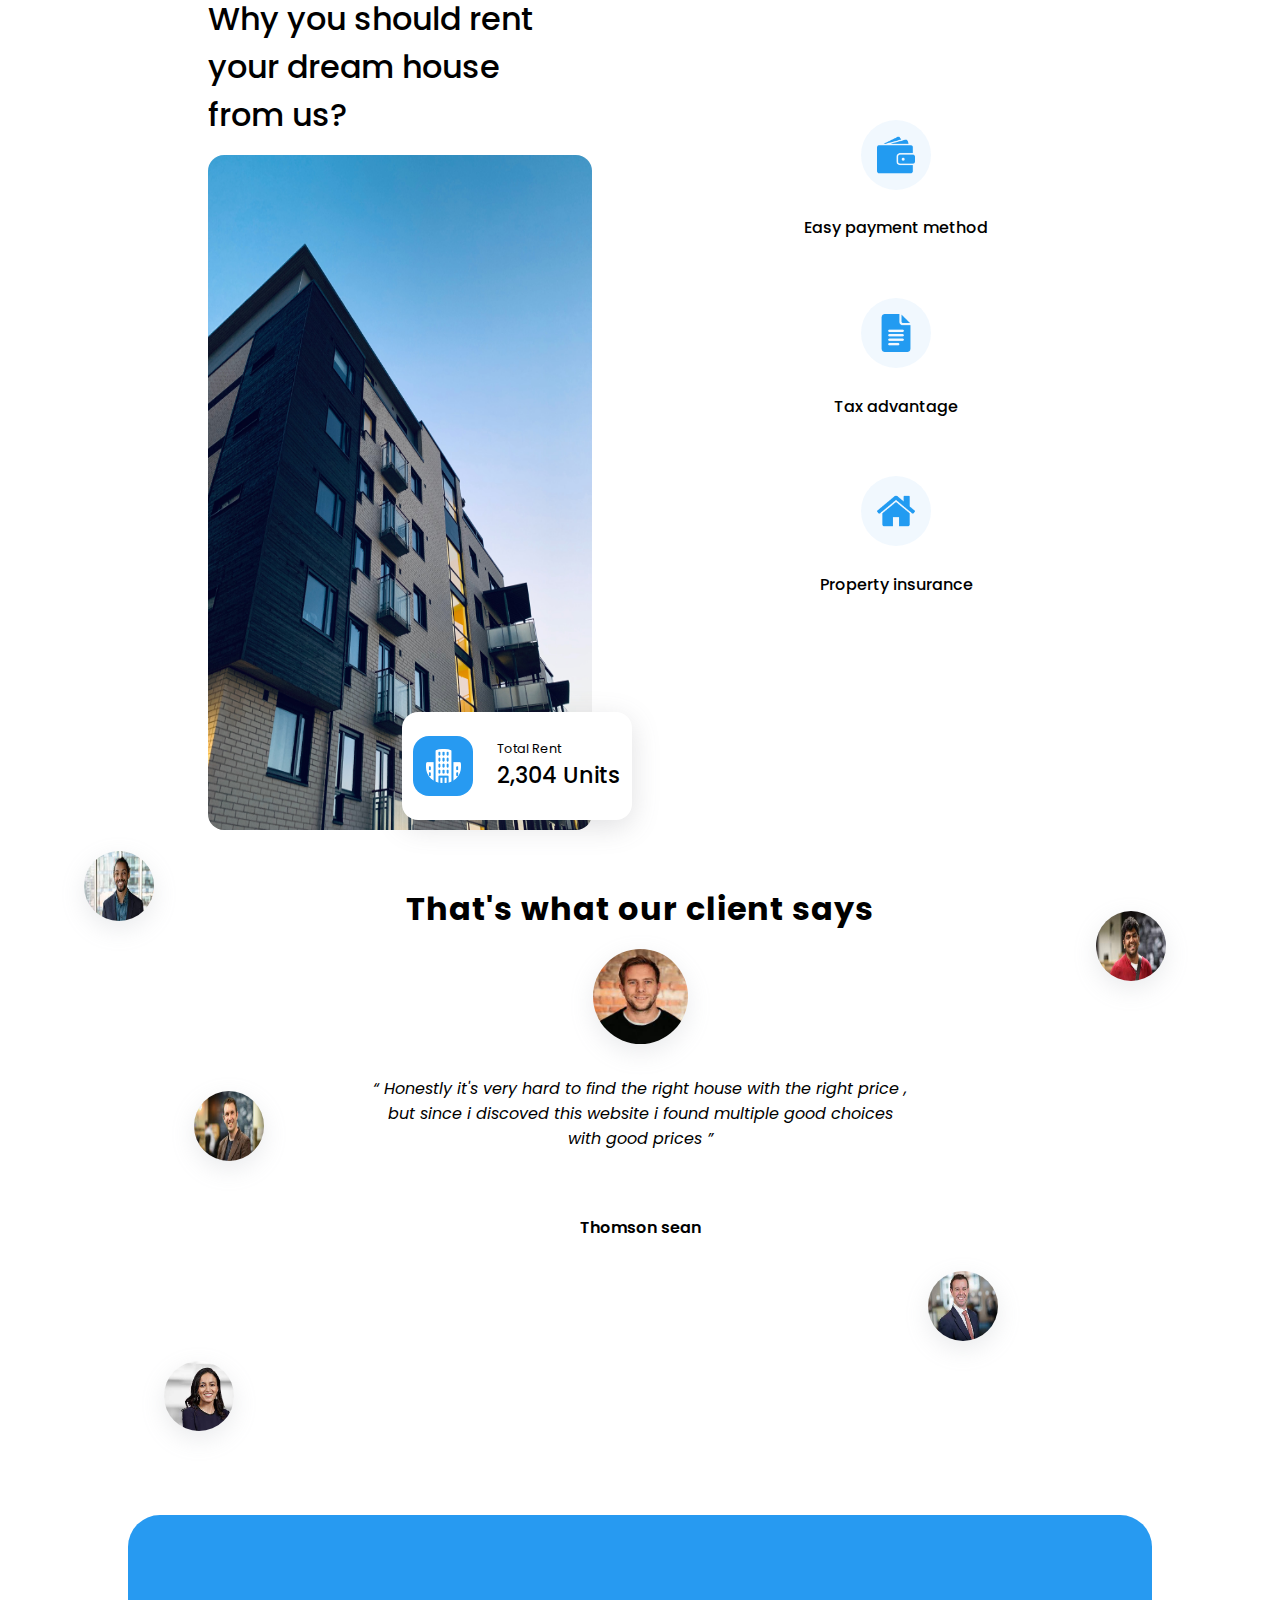
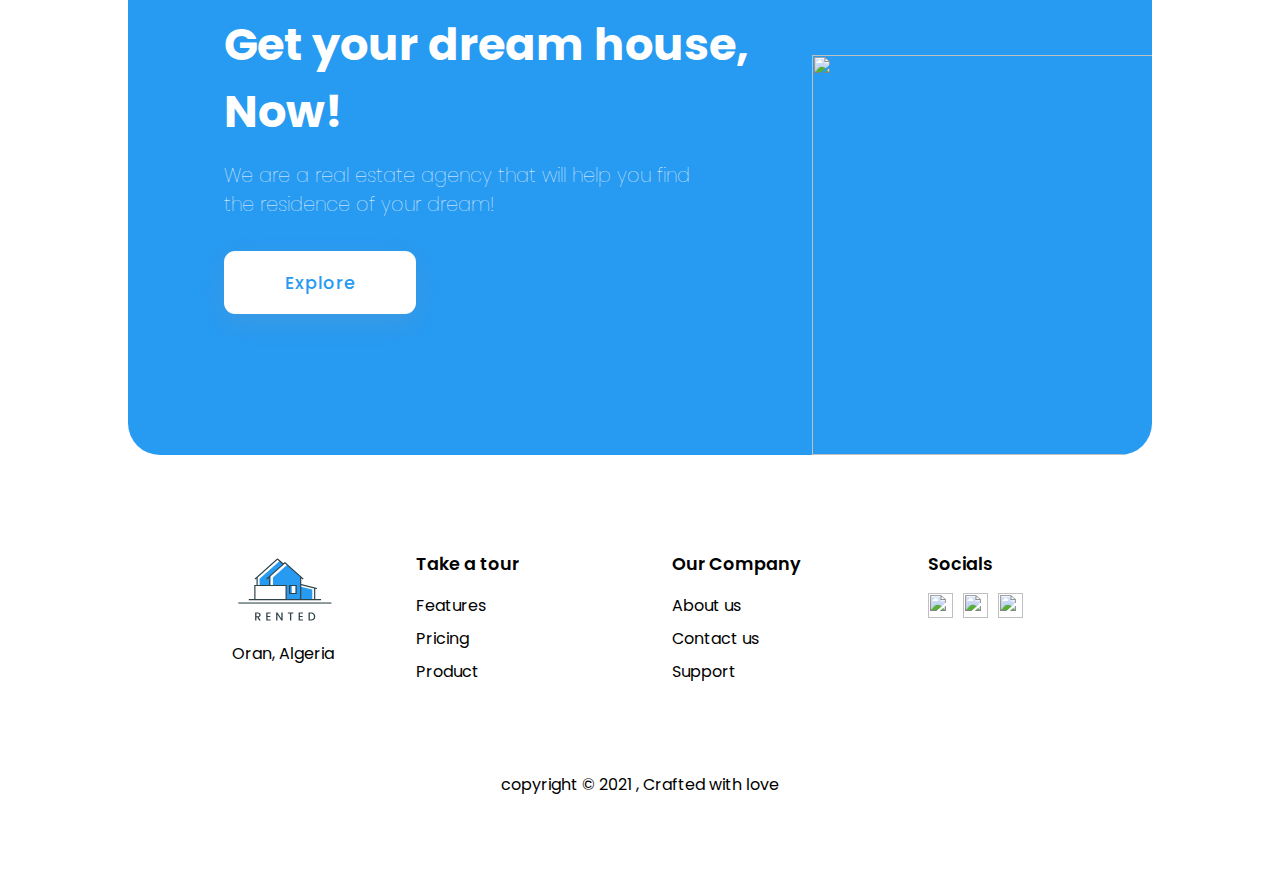
==== commit 8132cc76: "changes" ====
--- a/index.html
+++ b/index.html
@@ -7,7 +7,6 @@
     <link rel="stylesheet" href="style.css" />
   </head>
   <body>
-    
     <!-- ?navbar start -->
     <div class="nav">
       <div class="nav_logo">
@@ -121,33 +120,74 @@
     <!-- ?testm start  -->
     <div class="testm">
       <div class="left">
-        <img  class="profile" src="assets/person2.jpeg" alt="" />
-        <img  class="profile" src="assets/person3.jpeg" alt="" />
-        <img  class="profile" src="assets/person4.jpeg" alt="" />
-        
+        <img class="profile" src="assets/person2.jpeg" alt="" />
+        <img class="profile" src="assets/person3.jpeg" alt="" />
+        <img class="profile" src="assets/person4.jpeg" alt="" />
       </div>
       <div class="middle">
         <h2 class="title">That's what our client says</h2>
         <img src="assets/person1.jpeg" alt="" />
         <p class="desc">
           <q>
-          Honestly it's very hard to find the right house with the right price ,
-          but since i discoved this website i found multiple good choices with
-          good prices
-        </q>
+            Honestly it's very hard to find the right house with the right price
+            , but since i discoved this website i found multiple good choices
+            with good prices
+          </q>
         </p>
         <p class="name">Thomson sean</p>
       </div>
       <div class="right">
-        <img  class="profile" src="assets/person5.jpeg" alt="" />
-        <img  class="profile" src="assets/person6.jpeg" alt="" />
-
-        
-      
+        <img class="profile" src="assets/person5.jpeg" alt="" />
+        <img class="profile" src="assets/person6.jpeg" alt="" />
       </div>
     </div>
     <!-- !testm end -->
+
+    <!-- ?explore  -->
+    <div class="explore">
+      <div class="explore_content">
+        <h2>Get your dream house, Now!</h2>
+        <p>
+          We are a real estate agency that will help you find the residence of
+          your dream!
+        </p>
+        <div class="explore_btn">Explore</div>
+      </div>
+      <img src="assets/house-white_trans.png" alt="" />
+    </div>
+    <!-- !explore -->
     <!-- ?footer start -->
+    <div class="footer">
+      <div class="footer_link">
+        <div class="footer_sec1">
+          <img src="assets/Rented-logo-svg.svg" alt="logo" />
+          <p>Oran, Algeria</p>
+        </div>
+        <div class="footer_sec2">
+          <p>Take a tour</p>
+          <p>Features</p>
+          <p>Pricing</p>
+          <p>Product</p>
+        </div>
+        <div class="footer_sec3">
+          <p>Our Company</p>
+          <p>About us</p>
+          <p>Contact us</p>
+          <p>Support</p>
+        </div>
+        <div class="footer_sec4">
+          <p>Socials</p>
+          <div class="socials">
+            <a href="#"> <img src="assets/facebook.png" alt="" /></a>
+            <a href="#"> <img src="assets/instagram.png" alt="" /></a>
+            <a href="#"> <img src="assets/twitter.png" alt="" /></a>
+          </div>
+        </div>
+      </div>
+      <div class="footer_desc">
+        copyright &copy; 2021 , Crafted with love
+      </div>
+    </div>
     <!-- !footer end -->
   </body>
 </html>
--- a/style.css
+++ b/style.css
@@ -29,10 +29,10 @@
 }
 .nav .nav_logo {
   height: 250px;
-  -webkit-animation: mainFadeIn 2s forwards;
-  -o-animation: mainFadeIn 2s forwards;
-  animation: mainFadeIn 2s forwards;
-  animation-delay: 1.4s;
+  -webkit-animation: mainFadeIn 1s forwards;
+  -o-animation: mainFadeIn 1s forwards;
+  animation: mainFadeIn 1s forwards;
+  animation-delay: 1s;
   opacity: 0;
 }
 .nav .nav_logo img {
@@ -44,10 +44,10 @@
   display: inline;
   margin: 0 1.5rem;
   position: relative;
-  -webkit-animation: mainFadeIn 2s forwards;
-  -o-animation: mainFadeIn 2s forwards;
-  animation: mainFadeIn 2s forwards;
-  animation-delay: 1.6s;
+  -webkit-animation: mainFadeIn 1s forwards;
+  -o-animation: mainFadeIn 1s forwards;
+  animation: mainFadeIn 1s forwards;
+  animation-delay: 1s;
   opacity: 0;
 }
 .nav .nav_list ul li:before {
@@ -78,10 +78,10 @@
   color: #fff;
   font-weight: 500;
   box-shadow: var(--shadow);
-  -webkit-animation: mainFadeIn 2s forwards;
-  -o-animation: mainFadeIn 2s forwards;
-  animation: mainFadeIn 2s forwards;
-  animation-delay: 1.8s;
+  -webkit-animation: mainFadeIn 1s forwards;
+  -o-animation: mainFadeIn 1s forwards;
+  animation: mainFadeIn 1s forwards;
+  animation-delay: 1s;
   opacity: 0;
   transition: 0.5s;
 }
@@ -195,7 +195,8 @@
   justify-content: space-around;
 }
 .home .home_content .home_btns .home_btn_explore,
-.home .home_content .home_btns .home_btn_contact {
+.home .home_content .home_btns .home_btn_contact,
+.explore .explore_content .explore_btn {
   height: 9vh;
   width: 13vw;
   background-color: var(--main-color);
@@ -488,6 +489,118 @@
 
 /* !testm end */
 
+/* ?explore start  */
+.explore {
+  height: 60vh;
+  width: 80vw;
+  display: flex;
+  background-color: var(--main-color);
+  margin: 4rem auto;
+  position: relative;
+  overflow: hidden;
+  border-radius: 2rem;
+}
+.explore img {
+  height: 400px;
+  width: 500px;
+  position: absolute;
+  bottom: 0;
+  right: -160px;
+}
+.explore .explore_content {
+  width: 60vw;
+  padding: 6rem 6rem;
+}
+.explore .explore_content h2 {
+  font-size: 2.8rem;
+  color: #fff;
+}
+.explore .explore_content p {
+  font-size: 1.2rem;
+  font-weight: 100;
+  color: #fff;
+  padding-top: 1rem;
+  padding-right: 5rem;
+}
+.explore .explore_content .explore_btn {
+  color: var(--main-color);
+  background-color: #fff;
+  opacity: 1;
+  animation: none;
+  height: 7vh;
+  width: 15vw;
+  border-radius: 0.7rem;
+  box-shadow: none;
+  margin: 2rem 0;
+  font-size: 1.1rem;
+  box-shadow: rgba(149, 157, 165, 0.2) 0px 8px 24px;
+  font-weight: 500;
+  letter-spacing: 1px;
+}
+.explore .explore_content .explore_btn:hover {
+  letter-spacing: 2px;
+  transform: scale(1.1);
+  box-shadow: rgba(149, 157, 165, 0.356) 0px 8px 24px;
+}
+
+/* !explore end */
+
 /* ?footer start */
+.footer {
+  height: 40vh;
+  width: 80vw;
+  margin: 1rem auto 0 auto;
+}
+.footer_link {
+  display: flex;
+
+}
+.footer_link .footer_sec1,
+.footer_link .footer_sec2,
+.footer_link .footer_sec3,
+.footer_link .footer_sec4 {
+  width: 20vw;
+  padding: 2rem;
+}
+.footer_link .footer_link_sec1 {
+  background-color: whitesmoke;
+  padding: 0;
+}
+.footer_link .footer_sec1 img {
+  height: 250px;
+  width: 250px;
+  margin-top: -5rem;
+}
+.footer_link .footer_sec1 p {
+  margin-top: -5rem;
+  margin-left: 4.5rem;
+}
+.footer_link .footer_sec2 p:first-of-type,
+.footer_link .footer_sec3 p:first-of-type,
+.footer_link .footer_sec4 p:first-of-type {
+  font-size: 1.1rem;
+  font-weight: 600;
+  margin-bottom: 1rem;
+}
+.footer_link .footer_sec2 p,
+.footer_link .footer_sec3 p {
+  margin-bottom: 0.5rem;
+  cursor: pointer;
+}
+
+.footer_link .footer_sec4 .socials{
+  display: flex;
+  
+}
+.footer_link .footer_sec4 .socials img{
+ height: 25px;
+ width: 25px;
+ margin-right: 10px;
+ 
+}
+.footer_desc {
+  text-align: center;
+  margin-top: 3rem;
+}
 
 /* !footer end */
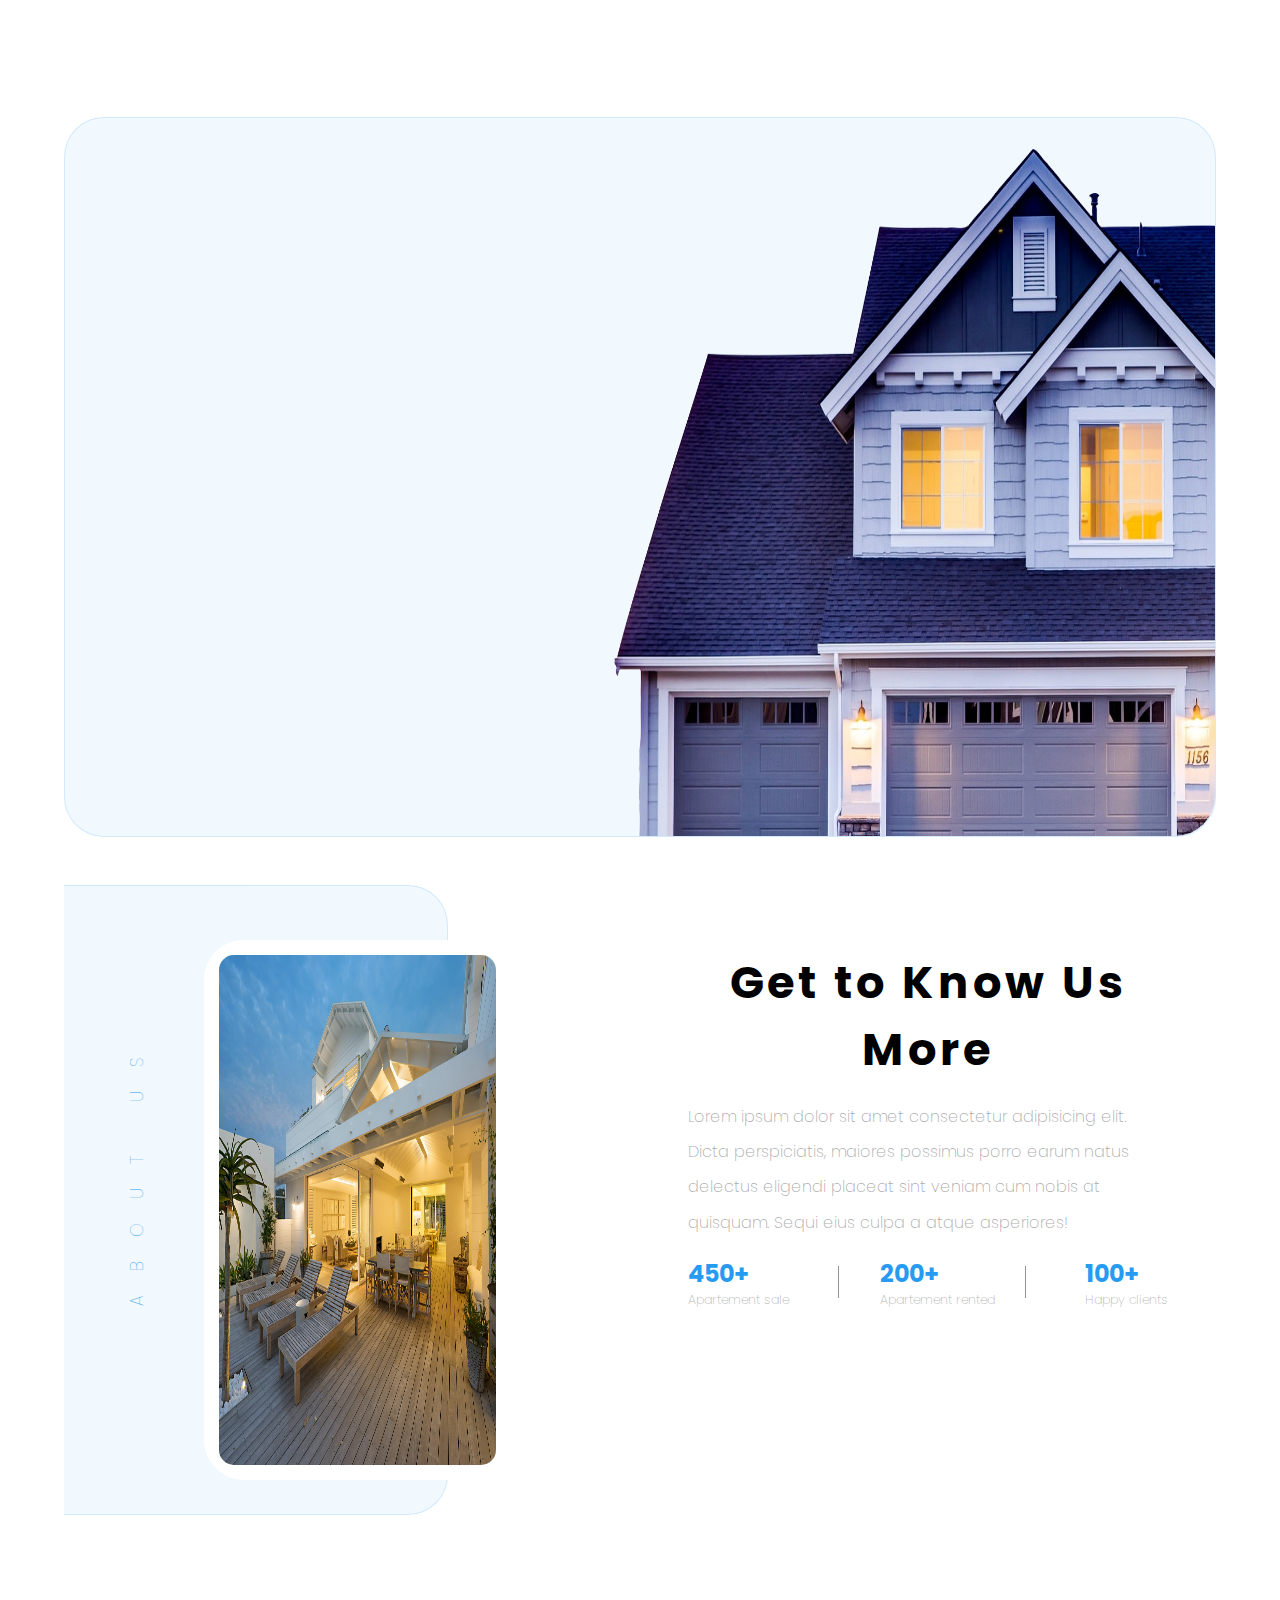
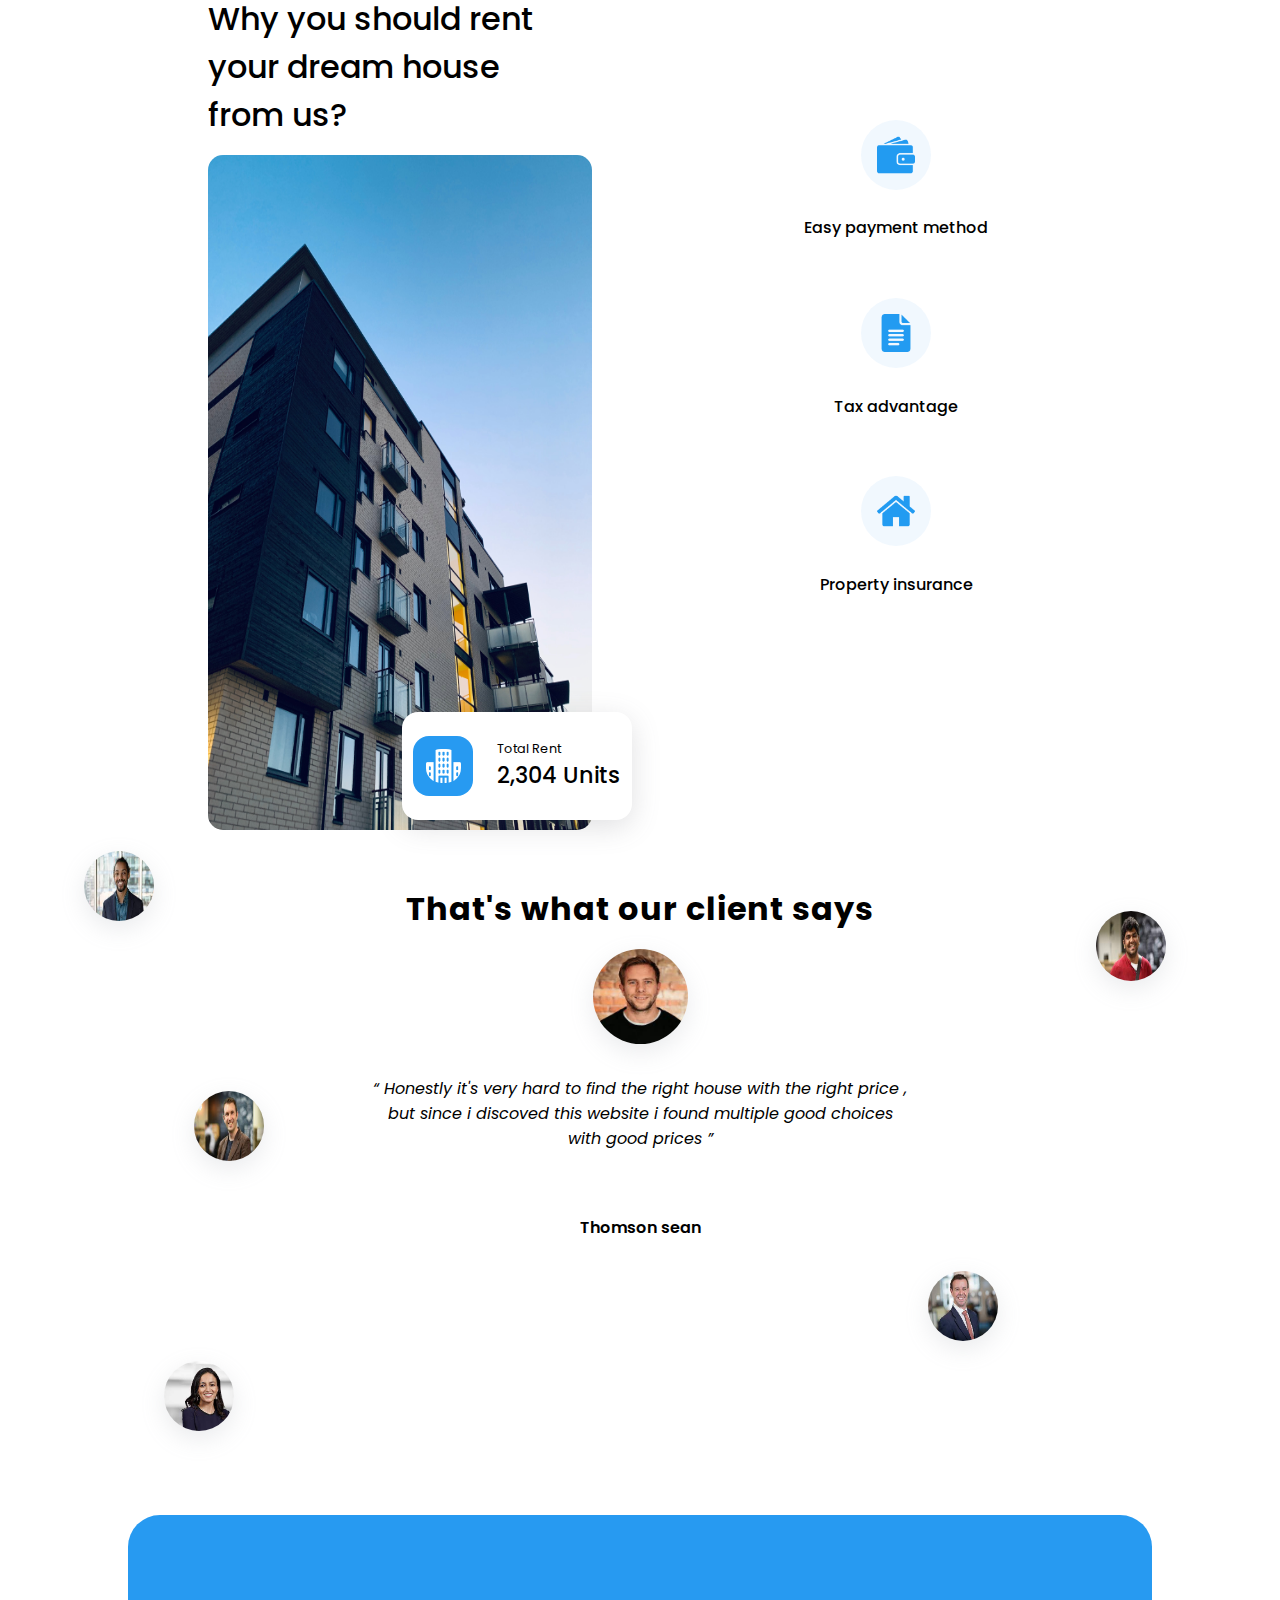
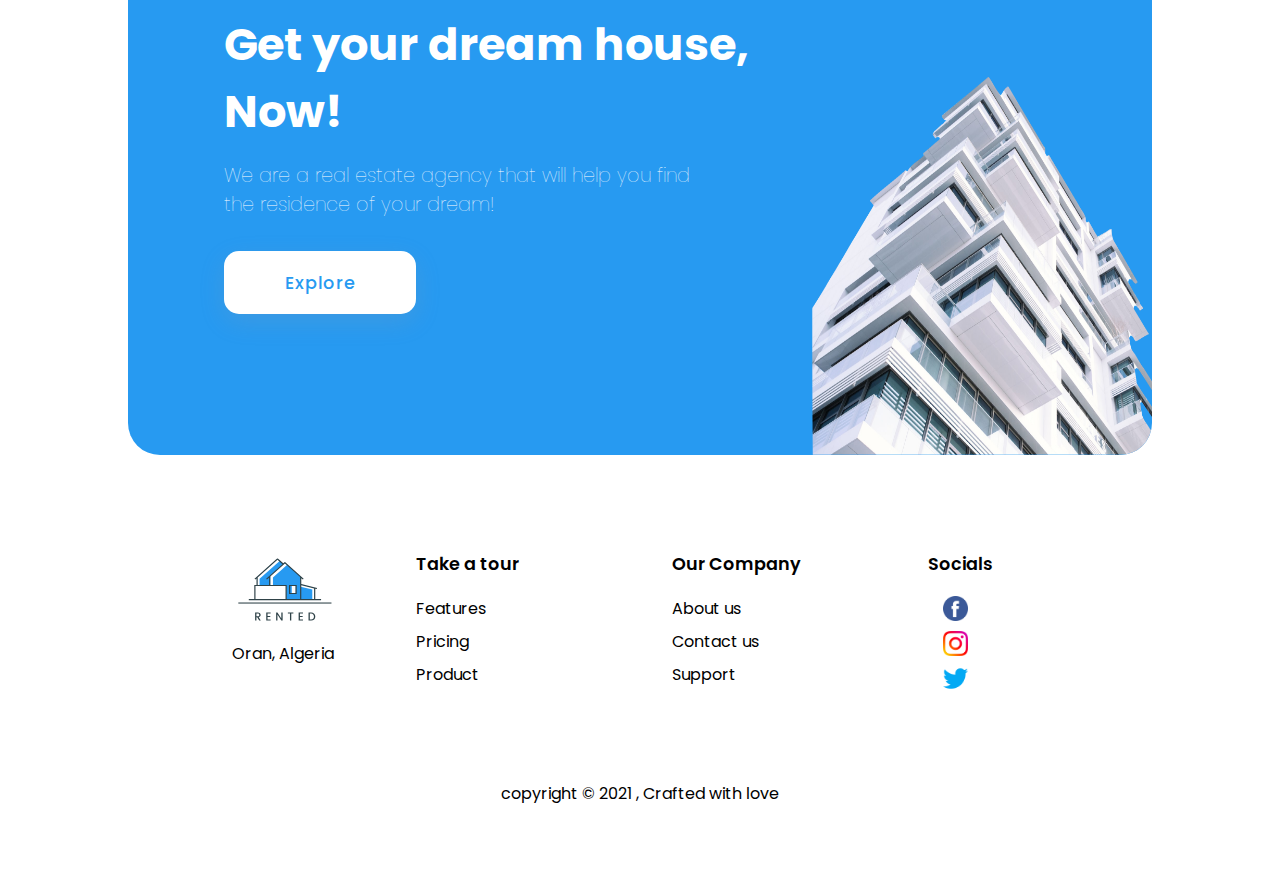
==== commit abae3827: "changes" ====
--- a/index.html
+++ b/index.html
@@ -5,8 +5,56 @@
     <meta name="viewport" content="width=device-width, initial-scale=1.0" />
     <title>home page</title>
     <link rel="stylesheet" href="style.css" />
+    <link rel="stylesheet" href="modal.css" />
+    <link rel="stylesheet" href="https://cdn-uicons.flaticon.com/uicons-regular-rounded/css/uicons-regular-rounded.css">
   </head>
   <body>
+    <!-- ?Model start -->
+    <div class="modal">
+      <div class="overlay"></div>
+      <div class="main-popup">
+        <div class="popup-header">
+          <div id="popup-close-button"><a href="#"></a></div>
+          <ul>
+            <li><a href="#" id="sign-in">Log in</a></li>
+            <li><a href="#" id="register">Register</a></li>
+          </ul>
+        </div>
+
+        <div class="popup-content">
+          <form action="#" class="sign-in">
+            <label for="email">Email:</label>
+            <input type="email" id="email" placeholder="Email" />
+            <label for="password">Password:</label>
+            <input type="password" id="password" placeholder="Password" />
+
+            <input type="submit" id="submit" value="Log in" />
+          </form>
+
+          <form action="#" class="register">
+            <label for="name-register">Name:</label>
+            <input type="text" id="name-register" placeholder="Name" />
+            <label for="email-register">Email:</label>
+            <input type="email" id="email-register" placeholder="Email" />
+            <label for="password-register">Password:</label>
+            <input
+              type="password"
+              id="password-register"
+              placeholder="Password"
+            />
+            <label for="password-confirmation">Confirm Password:</label>
+            <input
+              type="password"
+              id="password-confirmation"
+              placeholder="Confirm Password"
+            />
+
+            <input type="submit" id="submit2" value="Create Account" />
+          </form>
+        </div>
+      </div>
+    </div>
+    <!-- !Modal End -->
     <!-- ?navbar start -->
     <div class="nav">
       <div class="nav_logo">
@@ -19,14 +67,17 @@
           <li>Agents</li>
         </ul>
       </div>
-      <div class="nav_auth">Become a Host</div>
+      <div class="nav_auth" id="become_host">Become a Host</div>
     </div>
     <!-- !navbar end -->
     <!-- ?home page start -->
     <div class="home">
       <div class="home_content">
+
         <span class="block"></span>
         <h1>
+        <!-- <i class="fi fi-rr-eye"></i>
+        <i class="fi fi-rr-eye-crossed"></i> -->
           Easy way to find <br />
           the <span>Perfect</span> property
         </h1>
@@ -184,10 +235,15 @@
           </div>
         </div>
       </div>
-      <div class="footer_desc">
-        copyright &copy; 2021 , Crafted with love
-      </div>
+      <div class="footer_desc">copyright &copy; 2021 , Crafted with love</div>
     </div>
     <!-- !footer end -->
+
+    <script
+      src="https://code.jquery.com/jquery-3.6.0.min.js"
+      integrity="sha256-/xUj+3OJU5yExlq6GSYGSHk7tPXikynS7ogEvDej/m4="
+      crossorigin="anonymous"
+    ></script>
+    <script src="modal.js"></script>
   </body>
 </html>
--- a/style.css
+++ b/style.css
@@ -1,10 +1,10 @@
 @import url("https://fonts.googleapis.com/css2?family=Pacifico&family=Poppins:wght@300;400;500;600;700;800&display=swap");
+@import url("https://cdn-uicons.flaticon.com/uicons-regular-rounded/css/uicons-regular-rounded.css");
 :root {
   --main-color: #279af1;
   --accent-color: #2799f111;
   --radius: 2.5rem;
-  --radius-btn: 1rem;
-  --radius-btn-sm: 0.7rem;
+  --radius-btn: 15px;
   --shadow: #2799f144 0px 8px 20px;
 }
 
@@ -68,7 +68,7 @@
   height: 2.5rem;
   width: 9rem;
   background-color: var(--main-color);
-  border-radius: var(--radius-btn-sm);
+  border-radius: var(--radius-btn);
   cursor: pointer;
   display: flex;
   align-items: center;
@@ -529,7 +529,7 @@
   animation: none;
   height: 7vh;
   width: 15vw;
-  border-radius: 0.7rem;
+  border-radius: var(--radius-btn);
   box-shadow: none;
   margin: 2rem 0;
   font-size: 1.1rem;
@@ -580,7 +580,7 @@
 .footer_link .footer_sec4 p:first-of-type {
   font-size: 1.1rem;
   font-weight: 600;
-  margin-bottom: 1rem;
+  margin-bottom: 1.2rem;
 }
 .footer_link .footer_sec2 p,
 .footer_link .footer_sec3 p {
@@ -590,12 +590,15 @@
 
 .footer_link .footer_sec4 .socials{
   display: flex;
+  flex-direction: column;
+  
   
 }
 .footer_link .footer_sec4 .socials img{
  height: 25px;
  width: 25px;
- margin-right: 10px;
+ margin-left: 15px;
+ margin-bottom: 10px;
  
 }
 .footer_desc {
--- a/modal.css
+++ b/modal.css
@@ -0,0 +1,213 @@
+.modal .overlay {
+  position: fixed;
+  left: 0;
+  top: 0;
+  width: 100%;
+  height: 100%;
+  background-color: rgba(0, 0, 0, 0.5);
+  z-index: 10;
+  opacity: 0;
+  visibility: hidden;
+  transition: all 0.3s ease;
+}
+
+.modal .overlay.visible {
+  opacity: 1;
+  visibility: visible;
+}
+
+.modal .main-popup {
+  position: fixed;
+  left: 30vw;
+  top: 8vh;
+  margin: 0;
+  width: 30vw;
+  height: 55vh;
+  background-color: #fff;
+  border-radius: 25px;
+  z-index: 15;
+  opacity: 0;
+  visibility: hidden;
+  transform: translateY(-20px);
+  transition: all 0.3s ease;
+  /*overflow: hidden;*/
+}
+
+.modal .main-popup.visible {
+  opacity: 1;
+  visibility: visible;
+  transform: translateY(10px);
+  transition: all 0.3s ease;
+}
+
+.modal .popup-header {
+  position: relative;
+  padding: 0;
+  margin: 0;
+  height: 62px;
+  width: 100%;
+  background-color: pink;
+  border-radius: 25px 25px 0 0;
+}
+
+#popup-close-button a {
+  position: absolute;
+  right: 10px;
+  top: -30px;
+  width: 22px;
+  height: 22px;
+}
+
+#popup-close-button a::before {
+  content: "";
+  position: absolute;
+  right: 10px;
+  top: 0;
+  width: 3px;
+  height: 25px;
+  background-color: #fff;
+  -webkit-transform: rotate(45deg);
+  -moz-transform: rotate(45deg);
+  -ms-transform: rotate(45deg);
+  -o-transform: rotate(45deg);
+  transform: rotate(45deg);
+}
+
+#popup-close-button a::after {
+  content: "";
+  position: absolute;
+  right: 10px;
+  top: 0;
+  width: 3px;
+  height: 25px;
+  background-color: #fff;
+  -webkit-transform: rotate(-45deg);
+  -moz-transform: rotate(-45deg);
+  -ms-transform: rotate(-45deg);
+  -o-transform: rotate(-45deg);
+  transform: rotate(-45deg);
+}
+
+.modal .popup-header ul {
+  margin: 0;
+  padding: 0;
+}
+
+.modal .popup-header ul li {
+  text-align: center;
+  list-style: none;
+  width: 50%;
+  float: left;
+}
+
+.modal .popup-header ul li a {
+  display: block;
+  padding: 17px 0;
+  margin: 0;
+  text-decoration: none;
+  font-size: 1.2em;
+}
+
+#sign-in {
+    background-color: var(--main-color);
+  color: #fff;
+ 
+  border-radius: 25px 0 0 0;
+}
+
+#sign-in.active {
+    background-color: #fff;
+    color: var(--main-color);
+  
+  /* border-radius: 1rem; */
+}
+
+#register {
+    background-color: var(--main-color);
+    color: #fff;
+  border-radius: 0 25px 0 0;
+}
+
+#register.active {
+  
+  background-color: #fff;
+  color: var(--main-color);
+}
+
+.modal .popup-content {
+  height: 80%;
+  width: 90%;
+  margin: 1rem auto;
+  padding: 2rem 1rem;
+
+  /* background-color: yellow; */
+}
+
+.modal form.sign-in,
+.modal form.register {
+  /* margin: 2rem auto; */
+  /* margin-top: 1rem; */
+  /* background-color: pink; */
+  font-size: 1em;
+  opacity: 1;
+  -webkit-transition: all 0.35s;
+  -moz-transition: all 0.35s;
+  -o-transition: all 0.35s;
+  transition: all 0.35s;
+}
+
+.modal form.sign-in.move-left {
+  opacity: 0;
+  transform: translateX(-450px);
+}
+
+.modal form label {
+  font-size: 1rem;
+  color: var(--main-color);
+  margin-left: 1.5vw;
+}
+
+.modal form.sign-in input,
+.modal form.register input {
+  border-radius: var(--radius-btn);
+  width: 90%;
+  height: 50px;
+  margin: 0 auto 15px auto;
+  padding: 10px 10px 10px 15px;
+  font-size: 1em;
+  color: #000;
+  outline: none;
+  border: 1px solid rgba(0, 0, 0, 0.214);
+  display: block;
+  
+}
+.modal form.register {
+  
+  position: absolute;
+  width: 83%;
+
+  transform: translateX(450px);
+  opacity: 0;
+}
+.modal input#submit ,.modal input#submit2 {
+  background-color: var(--main-color);
+  color: #fff;
+  height: 50px;
+  width: 90%;
+  margin: 3rem auto;
+  padding: 0;
+  cursor: pointer;
+  outline: none;
+  border-radius: var(--radius-btn);
+  font-size: 1em;
+  border: none;
+  box-shadow: #414e5844 0px 8px 20px;
+
+}
+
+.modal form.register.move-left {
+  opacity: 1;
+  transform: translateX(0);
+  /* margin-top: -20rem; */
+  top: 6rem;
+}
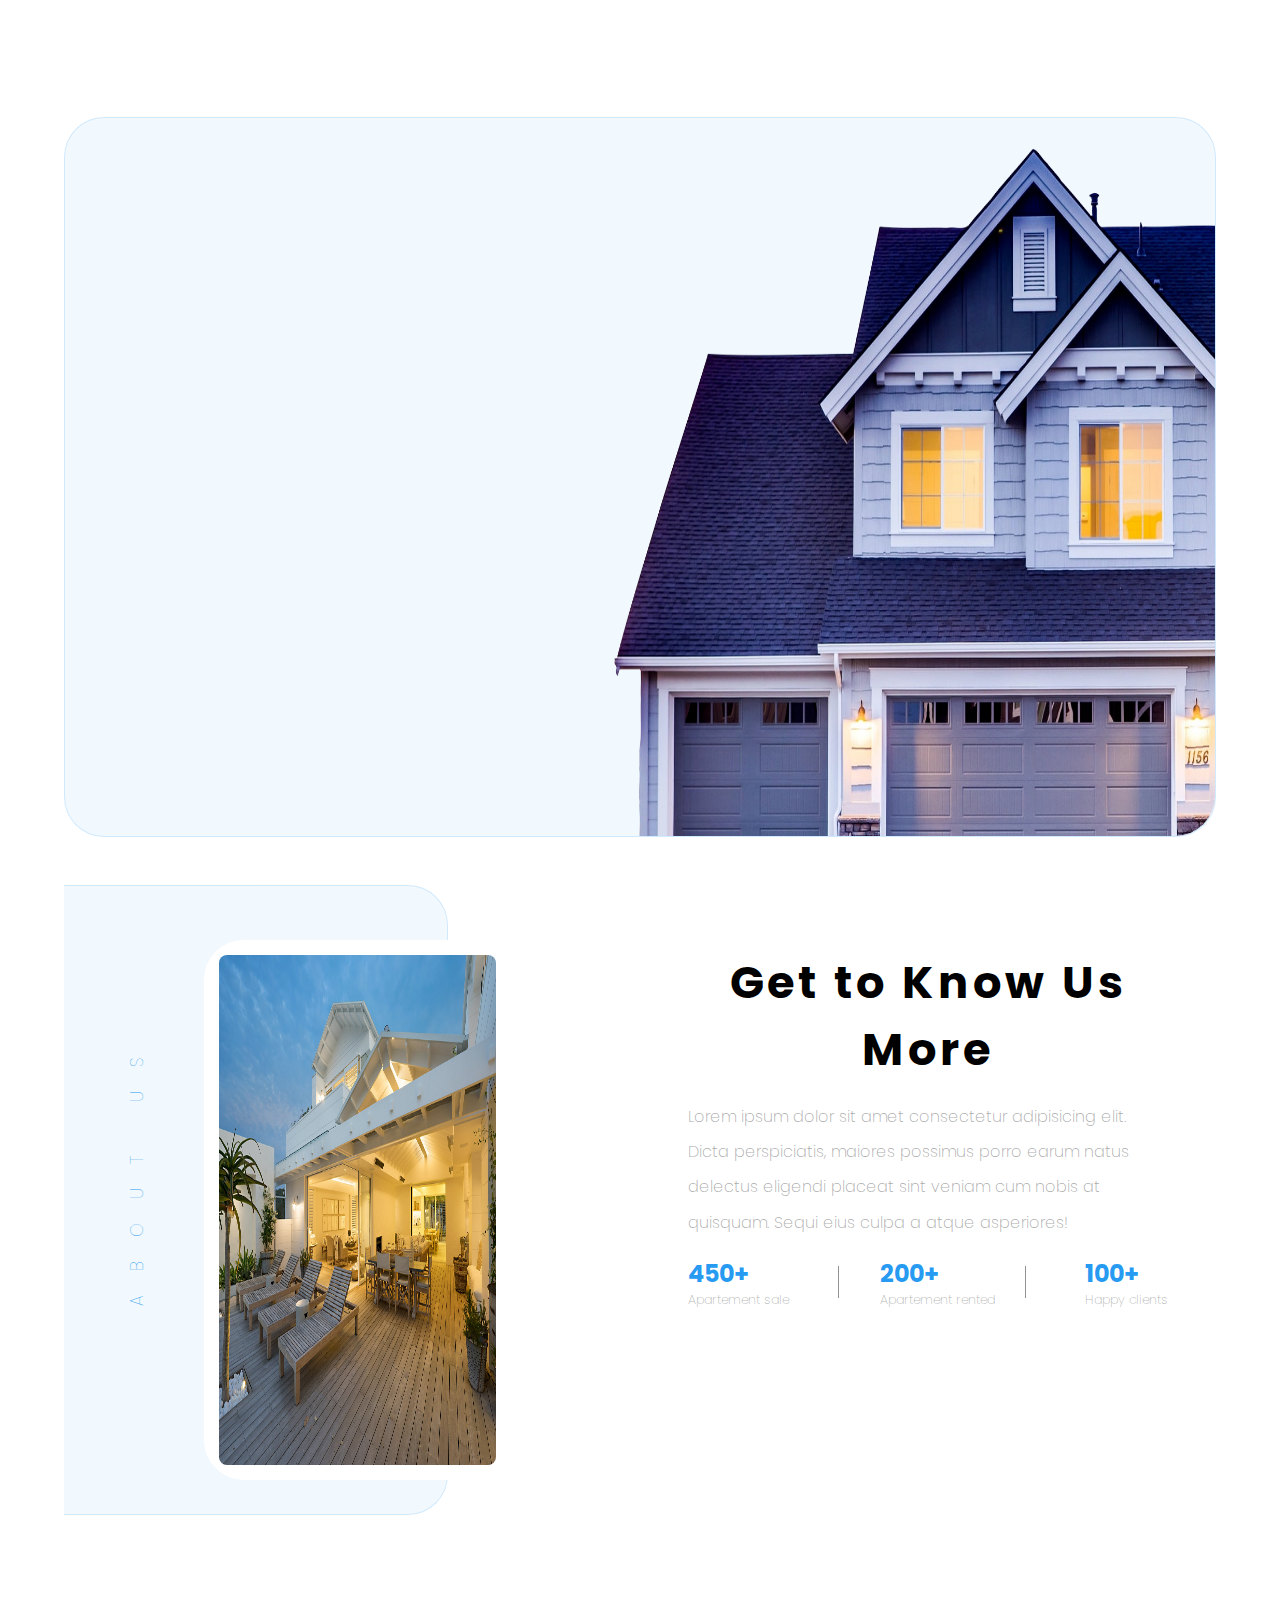
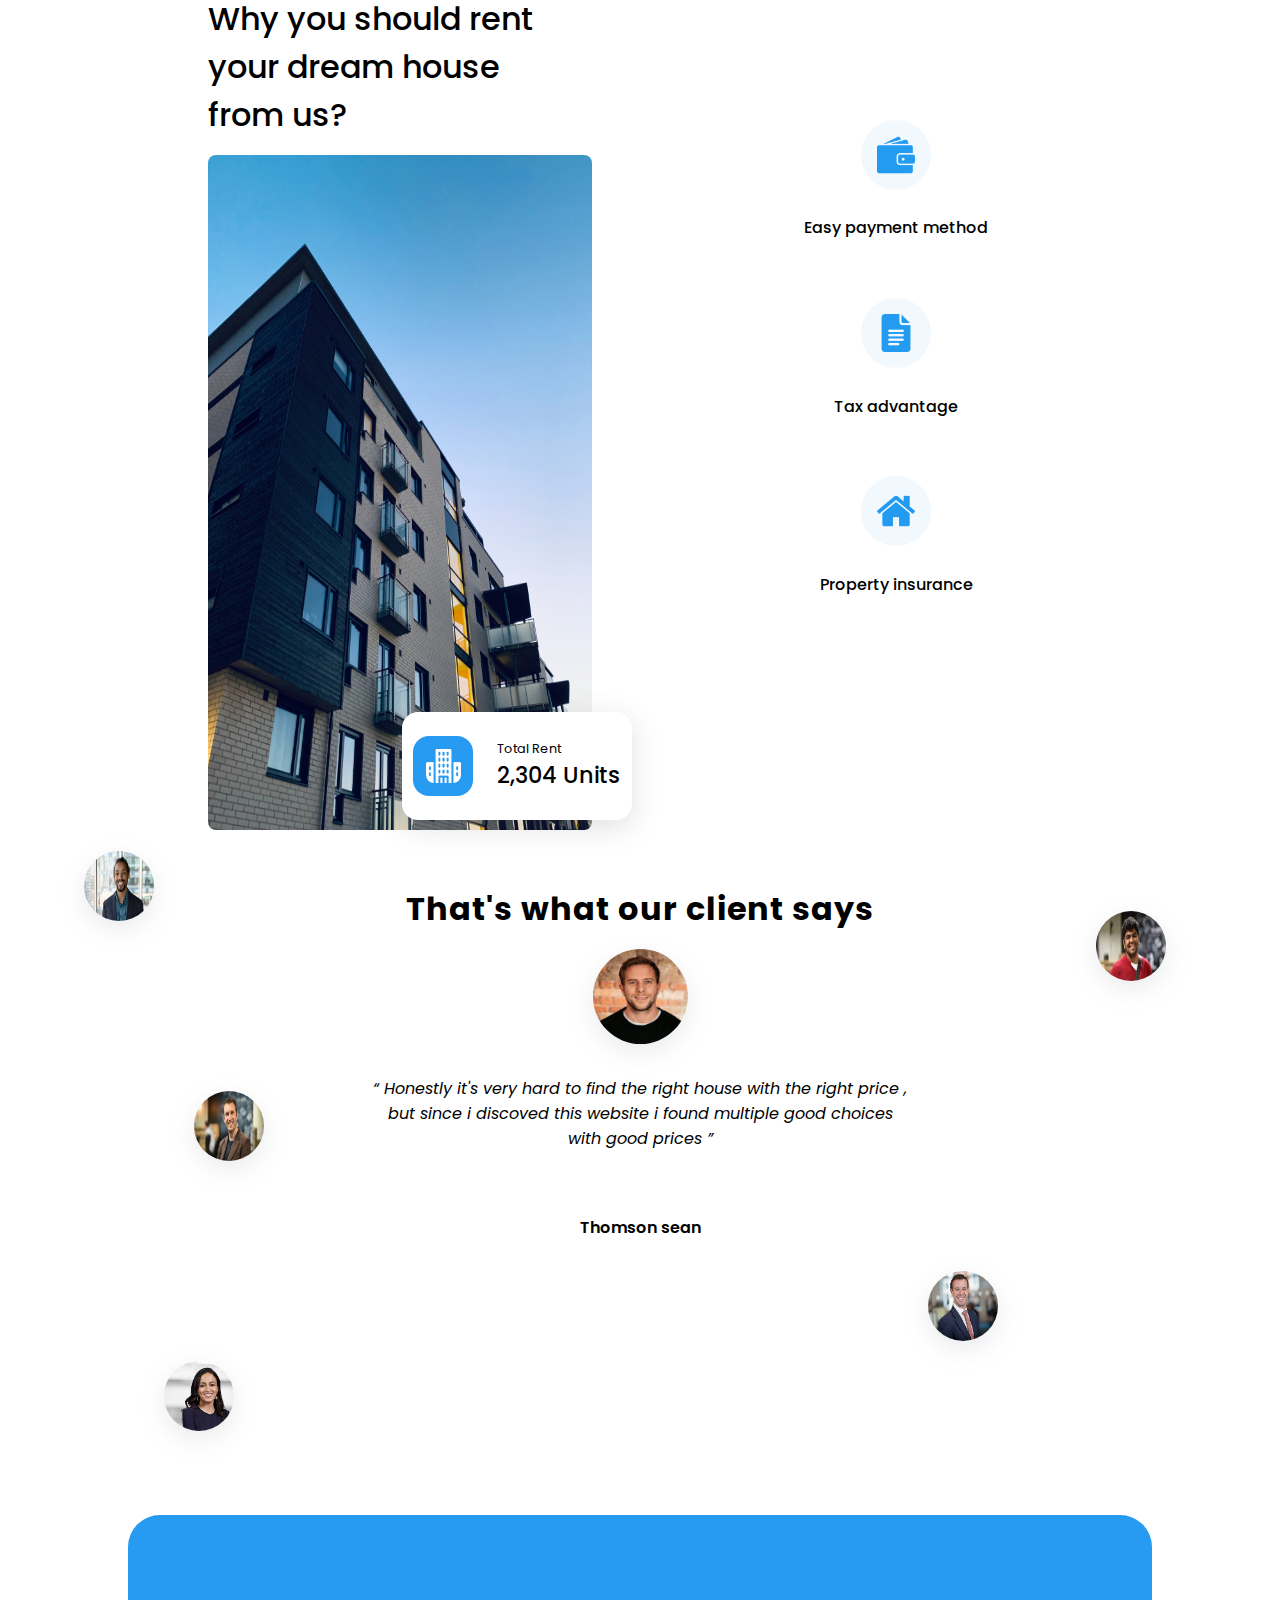
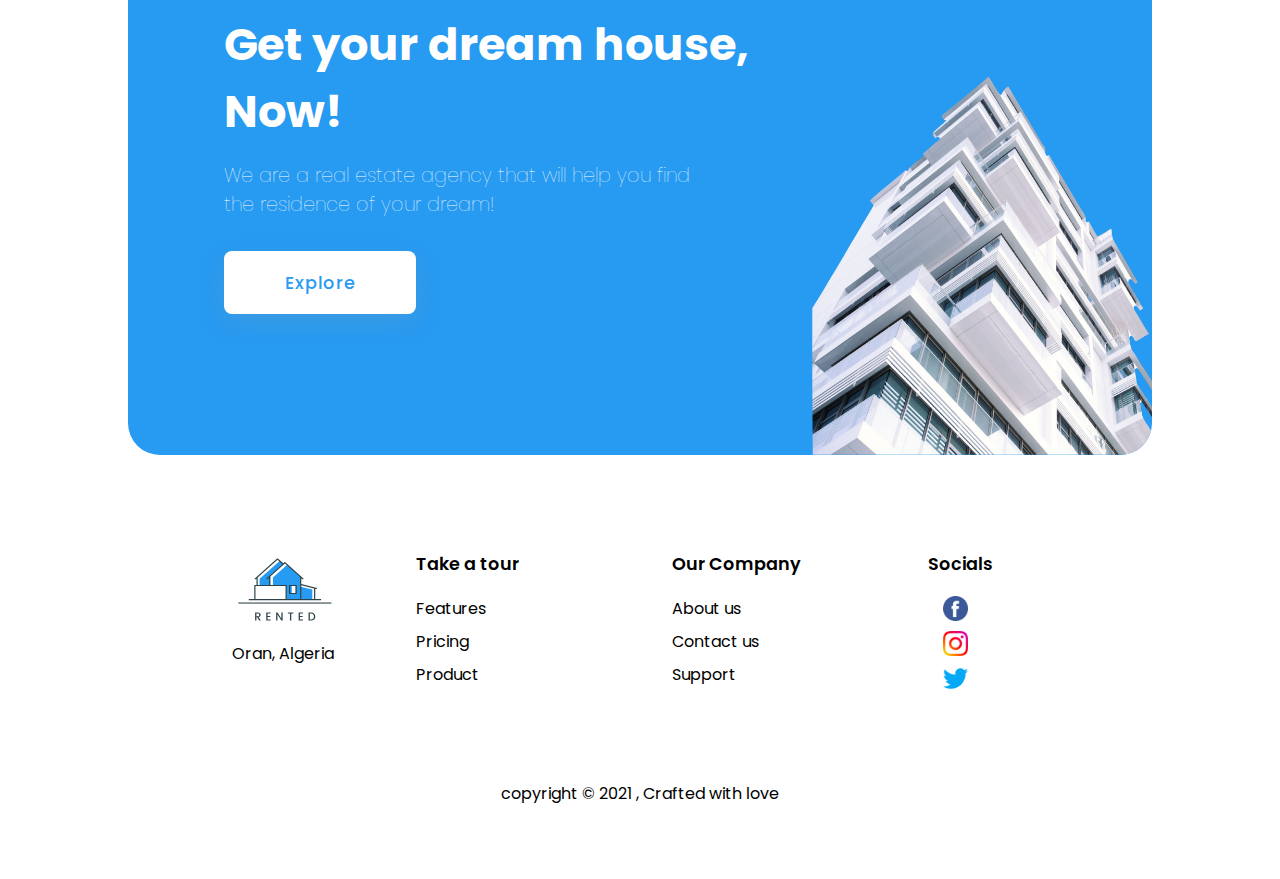
==== commit 602df2a9: "changes" ====
--- a/index.html
+++ b/index.html
@@ -6,7 +6,10 @@
     <title>home page</title>
     <link rel="stylesheet" href="style.css" />
     <link rel="stylesheet" href="modal.css" />
-    <link rel="stylesheet" href="https://cdn-uicons.flaticon.com/uicons-regular-rounded/css/uicons-regular-rounded.css">
+    <link
+      rel="stylesheet"
+      href="https://cdn-uicons.flaticon.com/uicons-regular-rounded/css/uicons-regular-rounded.css"
+    />
   </head>
   <body>
     <!-- ?Model start -->
@@ -23,31 +26,58 @@
 
         <div class="popup-content">
           <form action="#" class="sign-in">
-            <label for="email">Email:</label>
-            <input type="email" id="email" placeholder="Email" />
-            <label for="password">Password:</label>
-            <input type="password" id="password" placeholder="Password" />
+            <p class="title">Welcome back!</p>
+            <div class="form">
+              <input
+                type="text"
+                id="email"
+                class="form__input"
+                placeholder=" "
+              />
+              <label for="email" class="form__label">Email</label>
+            </div>
+            <div class="form">
+              <input
+                type="password"
+                id="password"
+                class="form__input"
+                placeholder=" "
+              />
+              <label for="password" class="form__label">Password</label>
+            </div>
 
             <input type="submit" id="submit" value="Log in" />
           </form>
 
           <form action="#" class="register">
-            <label for="name-register">Name:</label>
-            <input type="text" id="name-register" placeholder="Name" />
-            <label for="email-register">Email:</label>
-            <input type="email" id="email-register" placeholder="Email" />
-            <label for="password-register">Password:</label>
-            <input
-              type="password"
-              id="password-register"
-              placeholder="Password"
-            />
-            <label for="password-confirmation">Confirm Password:</label>
-            <input
-              type="password"
-              id="password-confirmation"
-              placeholder="Confirm Password"
-            />
+            <p class="title" >Welcome!</p>
+            <div class="form">
+              <input
+                type="text"
+                id="email_register"
+                class="form__input"
+                placeholder=" "
+              />
+              <label for="email" class="form__label">Email</label>
+            </div>
+            <div class="form">
+              <input
+                type="password"
+                id="password_register"
+                class="form__input"
+                placeholder=" "
+              />
+              <label for="password" class="form__label">Password</label>
+            </div>
+            <div class="form">
+              <input
+                type="password"
+                id="confirm_password"
+                class="form__input"
+                placeholder=" "
+              />
+              <label for="password" class="form__label">Confirm Password</label>
+            </div>
 
             <input type="submit" id="submit2" value="Create Account" />
           </form>
@@ -73,10 +103,9 @@
     <!-- ?home page start -->
     <div class="home">
       <div class="home_content">
-
         <span class="block"></span>
         <h1>
-        <!-- <i class="fi fi-rr-eye"></i>
+          <!-- <i class="fi fi-rr-eye"></i>
         <i class="fi fi-rr-eye-crossed"></i> -->
           Easy way to find <br />
           the <span>Perfect</span> property
--- a/style.css
+++ b/style.css
@@ -4,7 +4,7 @@
   --main-color: #279af1;
   --accent-color: #2799f111;
   --radius: 2.5rem;
-  --radius-btn: 15px;
+  --radius-btn: .5rem;
   --shadow: #2799f144 0px 8px 20px;
 }
 
@@ -356,7 +356,7 @@
   background-color: #fff;
   height: 12vh;
   width: 18vw;
-  z-index: 222;
+  z-index: 2;
   bottom: 10px;
   right: -40px;
   display: flex;
--- a/modal.css
+++ b/modal.css
@@ -17,25 +17,26 @@
 }
 
 .modal .main-popup {
-  position: fixed;
-  left: 30vw;
-  top: 8vh;
-  margin: 0;
-  width: 30vw;
-  height: 55vh;
-  background-color: #fff;
-  border-radius: 25px;
+  position: absolute;
+  top: 50px;
+  left: 35%;
+  /* transform : translate(-50%, -50%); */
+  /* margin: 0 auto; */
+  width: 400px;
+  height: 450px;
+  background-color: #fff;
+  border-radius: var(--radius-btn);
   z-index: 15;
   opacity: 0;
-  visibility: hidden;
-  transform: translateY(-20px);
+  display: none;
+  
   transition: all 0.3s ease;
   /*overflow: hidden;*/
 }
 
 .modal .main-popup.visible {
   opacity: 1;
-  visibility: visible;
+  display: block;
   transform: translateY(10px);
   transition: all 0.3s ease;
 }
@@ -47,7 +48,7 @@
   height: 62px;
   width: 100%;
   background-color: pink;
-  border-radius: 25px 25px 0 0;
+  border-radius: var(--radius-btn) var(--radius-btn) 0 0;
 }
 
 #popup-close-button a {
@@ -109,27 +110,23 @@
 }
 
 #sign-in {
-    background-color: var(--main-color);
+  background-color: var(--main-color);
   color: #fff;
- 
-  border-radius: 25px 0 0 0;
+  border-radius: var(--radius-btn) 0 0 0;
 }
 
 #sign-in.active {
-    background-color: #fff;
-    color: var(--main-color);
-  
-  /* border-radius: 1rem; */
+  background-color: #fff;
+  color: var(--main-color);
 }
 
 #register {
-    background-color: var(--main-color);
-    color: #fff;
-  border-radius: 0 25px 0 0;
+  background-color: var(--main-color);
+  color: #fff;
+  border-radius: 0 var(--radius-btn) 0 0;
 }
 
 #register.active {
-  
   background-color: #fff;
   color: var(--main-color);
 }
@@ -139,14 +136,18 @@
   width: 90%;
   margin: 1rem auto;
   padding: 2rem 1rem;
-
-  /* background-color: yellow; */
-}
-
+}
+.modal .title {
+  font-size:1.3rem ;
+  letter-spacing:2px;
+  font-weight: 500;
+  font-style: italic;
+  
+
+}
 .modal form.sign-in,
 .modal form.register {
-  /* margin: 2rem auto; */
-  /* margin-top: 1rem; */
+  width: 100%;
   /* background-color: pink; */
   font-size: 1em;
   opacity: 1;
@@ -154,60 +155,78 @@
   -moz-transition: all 0.35s;
   -o-transition: all 0.35s;
   transition: all 0.35s;
-}
-
-.modal form.sign-in.move-left {
-  opacity: 0;
-  transform: translateX(-450px);
-}
-
-.modal form label {
-  font-size: 1rem;
-  color: var(--main-color);
-  margin-left: 1.5vw;
-}
-
-.modal form.sign-in input,
-.modal form.register input {
-  border-radius: var(--radius-btn);
-  width: 90%;
-  height: 50px;
-  margin: 0 auto 15px auto;
-  padding: 10px 10px 10px 15px;
-  font-size: 1em;
-  color: #000;
-  outline: none;
-  border: 1px solid rgba(0, 0, 0, 0.214);
+  display: none
+}
+.show{
   display: block;
-  
-}
-.modal form.register {
-  
-  position: absolute;
-  width: 83%;
-
-  transform: translateX(450px);
-  opacity: 0;
-}
-.modal input#submit ,.modal input#submit2 {
+}
+
+.modal input#submit,
+.modal input#submit2 {
+  position: relative;
   background-color: var(--main-color);
   color: #fff;
   height: 50px;
-  width: 90%;
-  margin: 3rem auto;
+  width: 100%;
   padding: 0;
+  margin: 2rem auto;
   cursor: pointer;
   outline: none;
   border-radius: var(--radius-btn);
   font-size: 1em;
   border: none;
   box-shadow: #414e5844 0px 8px 20px;
-
-}
-
-.modal form.register.move-left {
-  opacity: 1;
-  transform: translateX(0);
-  /* margin-top: -20rem; */
-  top: 6rem;
-}
+}
+
+
+.form {
+  position: relative;
+  width: 100%;
+  height: 3rem;
+  margin: 10px auto;
+}
+.form__input {
+  position: absolute;
+  top: 0;
+  left: 0;
+  width: 100%;
+  height: 100%;
+  border: 2px solid #e1e5ee;
+  border-radius: 0.5rem;
+  font-family: inherit;
+  font-size: inherit;
+  color: #000;
+  outline: none;
+  padding: 1.25rem;
+  background: none;
+  /* Change border when input focus*/
+}
+
+.form__input:focus {
+  border-color: var(--main-color);
+}
+.form__label {
+  position: absolute;
+  left: 1rem;
+  top: 25%;
+  /* padding: 0 0.5rem; */
+  color: rgba(128, 128, 128, 0.685);
+  cursor: text;
+  transition: top 200ms ease-in, left 200ms ease-in, font-size 200ms ease-in;
+  background-color: #fff;
+  z-index : -2;
+}
+
+/* 
+1. When the input is in the focus state
+reduce the size of the label and move upwards 
+
+2. Keep label state when content is in input field 
+*/
+.form__input:focus ~ .form__label,
+.form__input:not(:placeholder-shown).form__input:not(:focus) ~ .form__label {
+  top: -0.5rem;
+  font-size: 0.8rem;
+  left: 0.8rem;
+  z-index: 2;
+}
